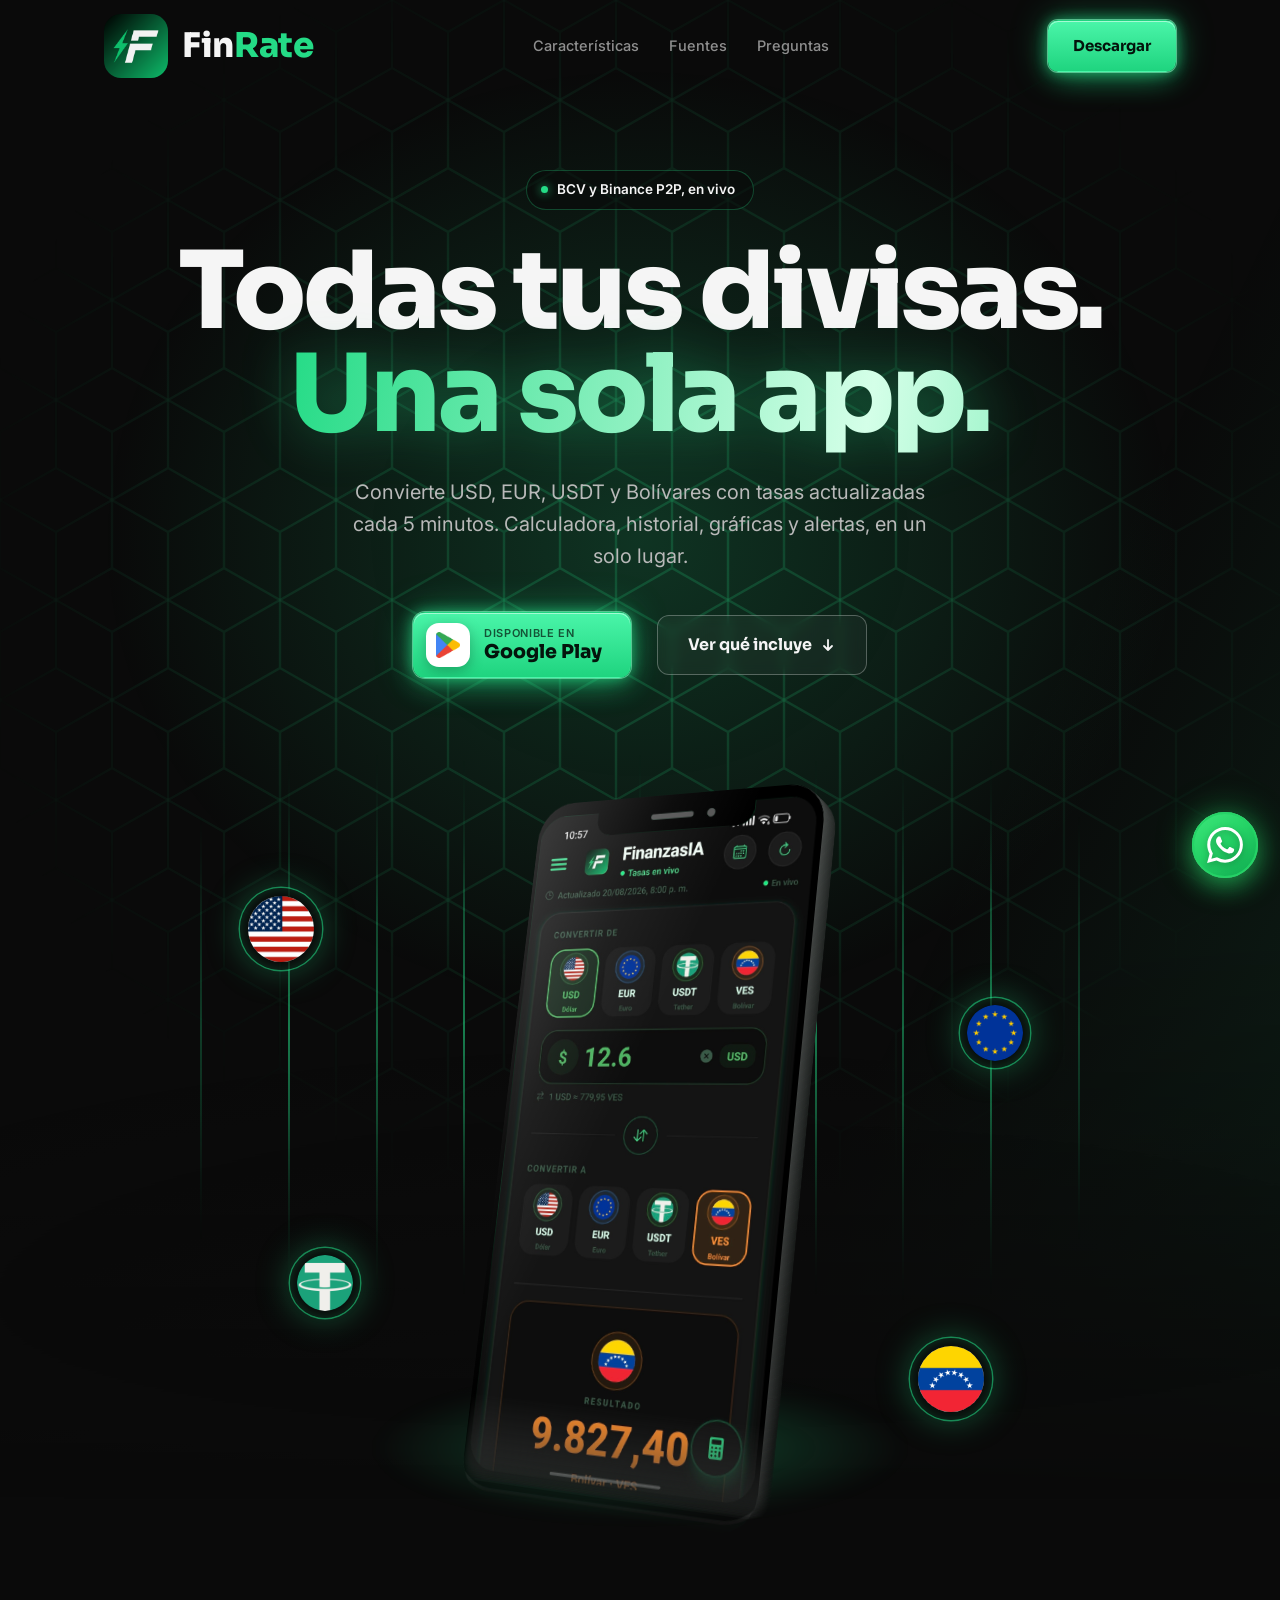
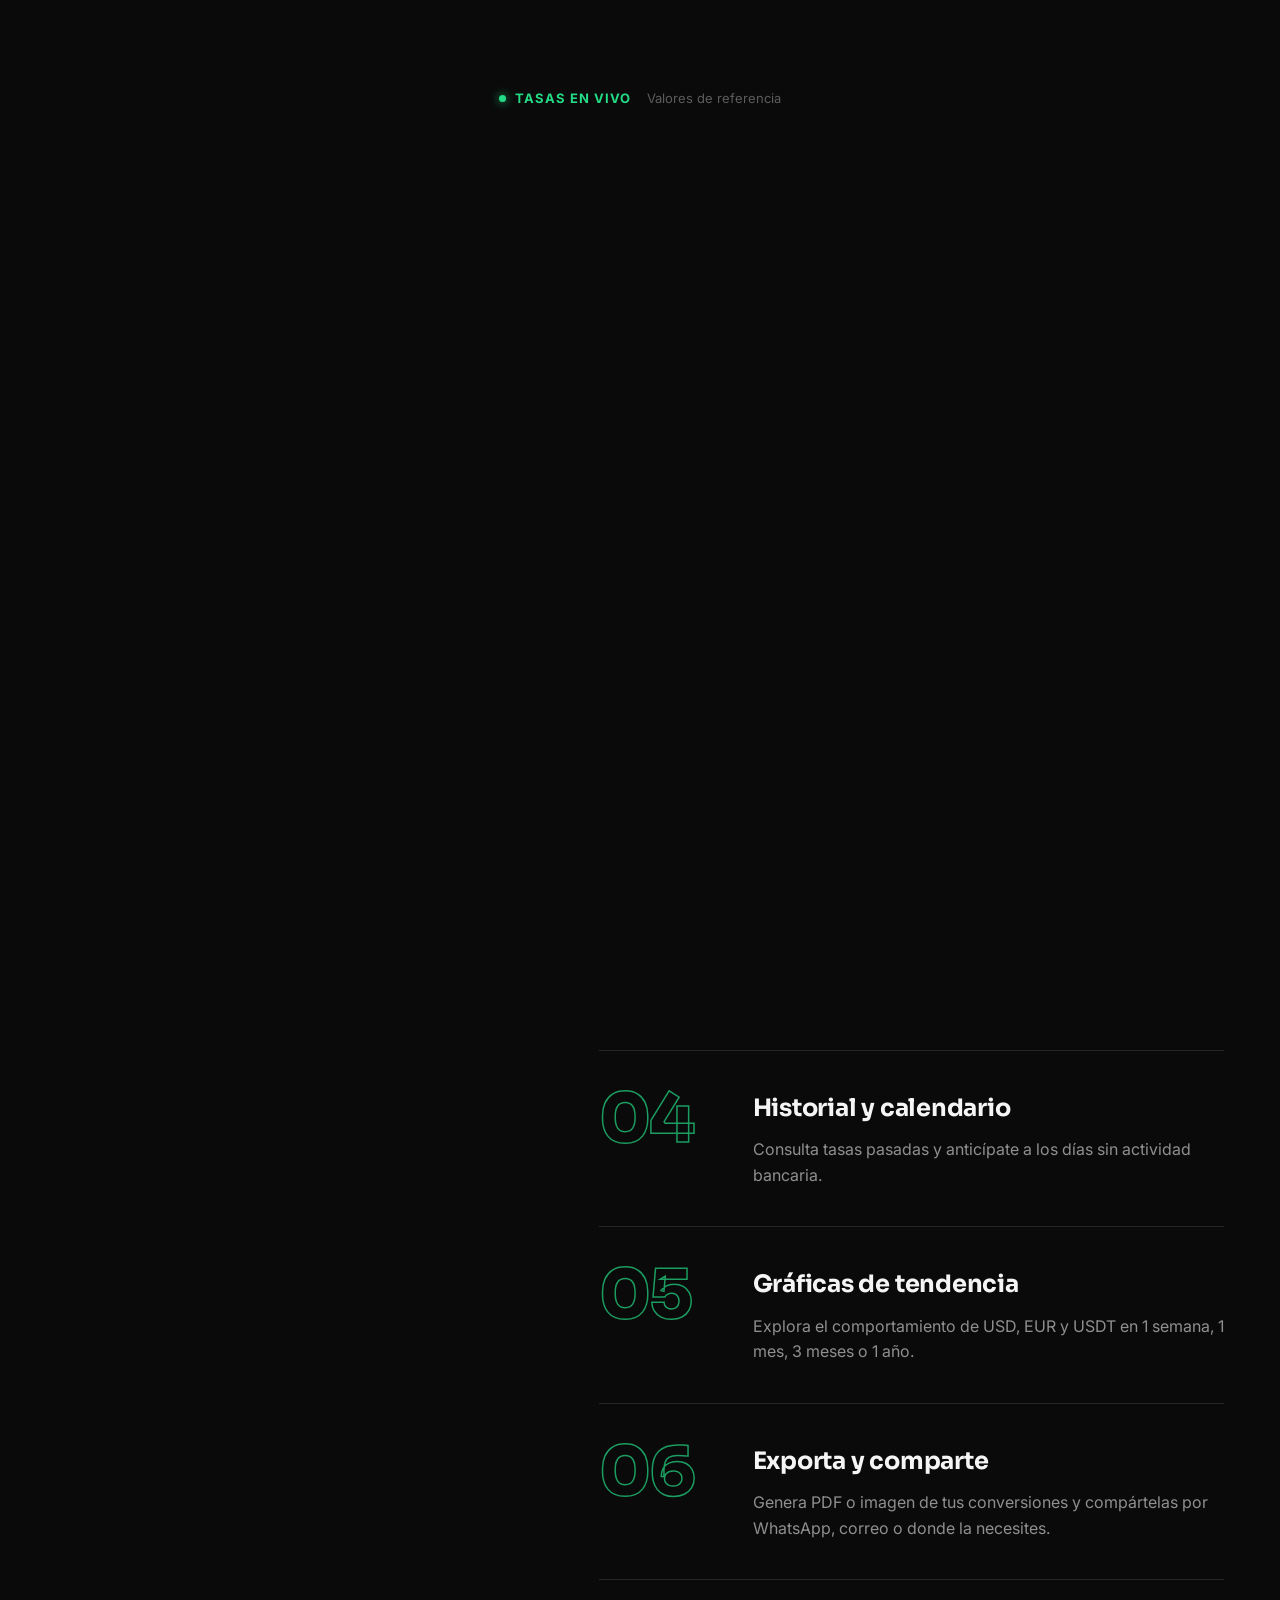
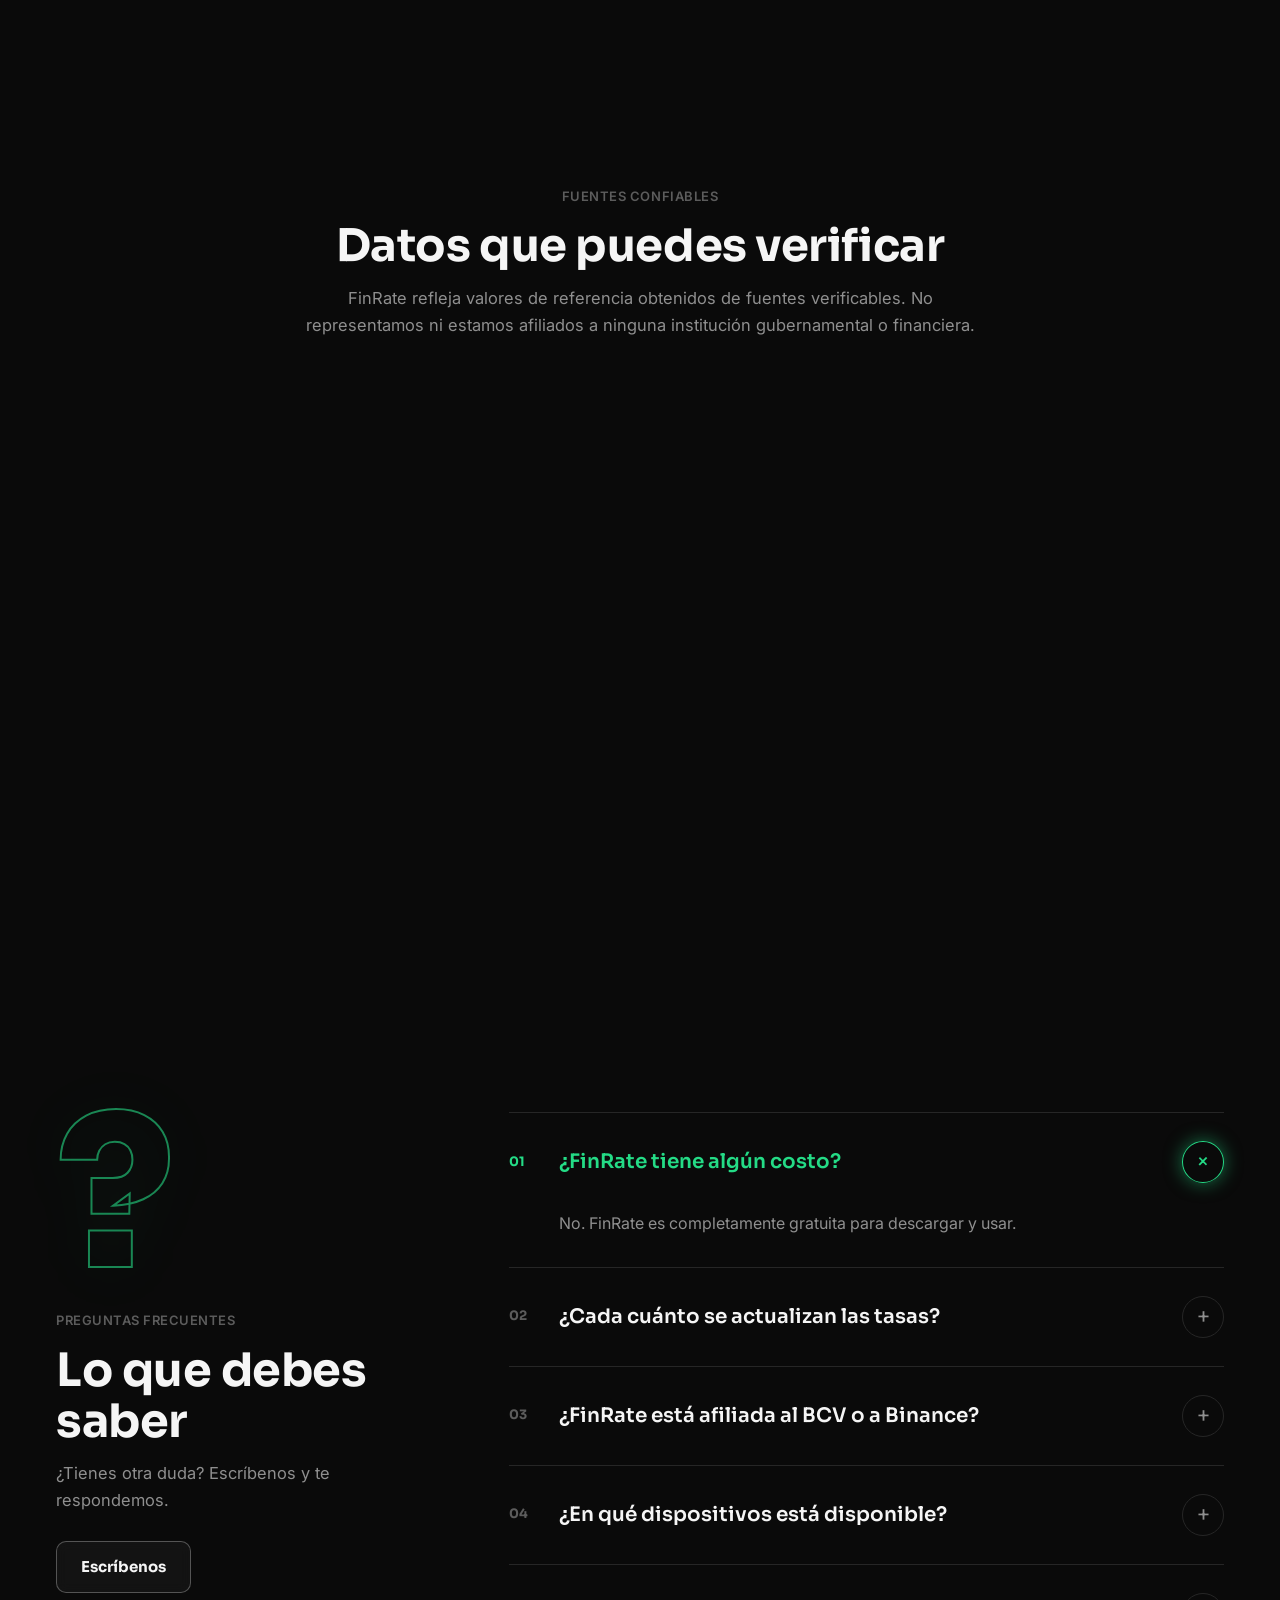
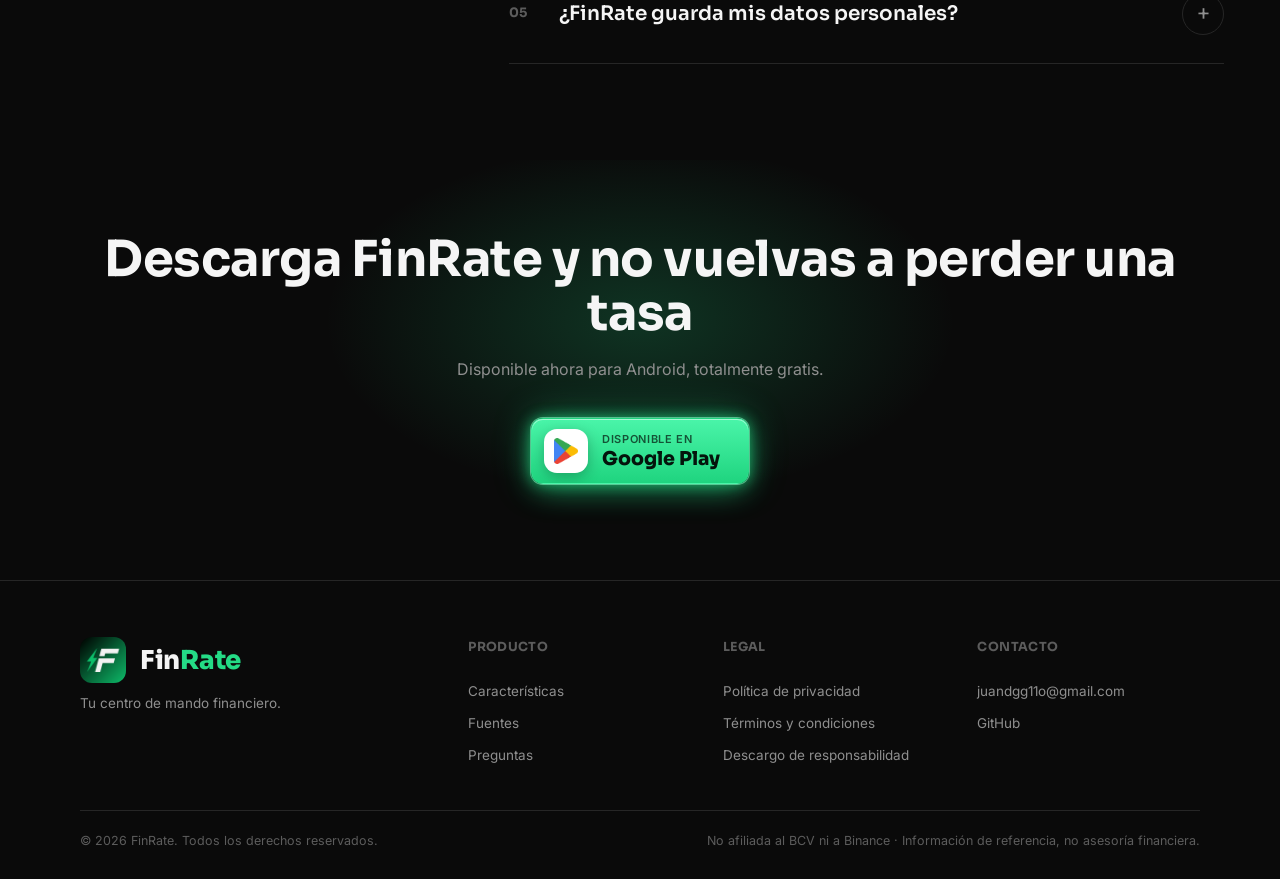
==== index.html @ cb5ddfd6 "Sitio web de FinRate Landing page, política de privacidad y términos y condiciones.  Co-Authored-By:" ====
<!DOCTYPE html>
<html lang="es">
<head>
  <meta charset="UTF-8" />
  <meta name="viewport" content="width=device-width, initial-scale=1.0" />
  <title>FinRate, tasas BCV y Binance P2P en tiempo real</title>
  <meta name="description" content="FinRate es la app para convertir USD, EUR, USDT y Bolívares con tasas del BCV y Binance P2P en tiempo real. Calculadora integrada, alertas inteligentes, historial y gráficas." />
  <meta name="theme-color" content="#0a0a0a" />

  <meta property="og:title" content="FinRate: todas tus divisas en una sola app" />
  <meta property="og:description" content="Tasas BCV y Binance P2P en tiempo real, calculadora integrada, alertas inteligentes y mucho más." />
  <meta property="og:type" content="website" />
  <meta property="og:image" content="assets/icon.png" />

  <link rel="icon" type="image/png" href="assets/icon.png" />
  <link rel="apple-touch-icon" href="assets/icon.png" />

  <link rel="preconnect" href="https://fonts.googleapis.com" />
  <link rel="preconnect" href="https://fonts.gstatic.com" crossorigin />
  <link href="https://fonts.googleapis.com/css2?family=Sora:wght@500;600;700;800&family=Inter:wght@400;500;600;700&display=swap" rel="stylesheet" />

  <link rel="stylesheet" href="css/styles.css" />
</head>
<body>

  <div class="bg-hex" aria-hidden="true"></div>

  <header class="nav" id="siteNav">
    <div class="nav-inner">
      <a href="#top" class="brand">
        <img src="assets/icon.png" alt="" class="brand-icon" />
        <span class="brand-word">Fin<span class="accent">Rate</span></span>
      </a>

      <nav class="nav-links">
        <a href="#caracteristicas" data-nav>Características</a>
        <a href="#fuentes" data-nav>Fuentes</a>
        <a href="#faq" data-nav>Preguntas</a>
      </nav>

      <div class="nav-actions">
        <a href="#descargar" class="btn btn-solid" data-store-url="">Descargar</a>
        <button class="nav-toggle" id="navToggle" aria-label="Abrir menú" aria-expanded="false">
          <span></span><span></span><span></span>
        </button>
      </div>
    </div>
  </header>

  <div class="mobile-menu" id="mobileMenu">
    <a href="#caracteristicas" data-nav>Características</a>
    <a href="#fuentes" data-nav>Fuentes</a>
    <a href="#faq" data-nav>Preguntas</a>
    <a href="#descargar" class="btn btn-solid" data-nav>Descargar app</a>
  </div>

  <main id="top">

    <!-- ===== HERO ===== -->
    <section class="hero">
      <div class="hero-glow" aria-hidden="true"></div>

      <div class="hero-eyebrow"><span class="hero-dot"></span> BCV y Binance P2P, en vivo</div>
      <h1 class="hero-title">Todas tus divisas.<br /><span class="grad">Una sola app.</span></h1>
      <p class="hero-sub">
        Convierte USD, EUR, USDT y Bolívares con tasas actualizadas cada 5 minutos.
        Calculadora, historial, gráficas y alertas, en un solo lugar.
      </p>
      <div class="hero-actions">
        <a href="#" class="btn btn-solid btn-lg btn-store js-store-link" aria-label="Descargar en Google Play" data-store-url="" target="_blank" rel="noopener"><img class="store-logo" src="assets/google-play.webp" alt="" /><span class="store-label"><small>Disponible en</small>Google Play</span></a>
        <a href="#caracteristicas" class="btn btn-line btn-lg">Ver qué incluye <svg width="16" height="16" viewBox="0 0 16 16" fill="none" aria-hidden="true"><path d="M8 3v10M4 9l4 4 4-4" stroke="currentColor" stroke-width="1.8" stroke-linecap="round" stroke-linejoin="round"/></svg></a>
      </div>

      <div class="stage" data-reveal>
        <div class="stage-rays" aria-hidden="true">
          <span></span><span></span><span></span><span></span><span></span><span></span><span></span><span></span><span></span><span></span><span></span>
        </div>
        <div class="stage-floor-wrap" aria-hidden="true"><div class="stage-plane"></div></div>
        <div class="stage-floor" aria-hidden="true"></div>

        <div class="coin coin-usd" aria-hidden="true"><img src="assets/flags/USA.png" alt="" /></div>
        <div class="coin coin-eur" aria-hidden="true"><img src="assets/flags/EU.png" alt="" /></div>
        <div class="coin coin-usdt" aria-hidden="true"><img src="assets/flags/TT.png" alt="" /></div>
        <div class="coin coin-ves" aria-hidden="true"><img src="assets/flags/VE.jpg" alt="" /></div>

        <div class="phone3d" id="phone3d">
          <div class="phone3d-body">
            <div class="phone3d-back"></div>
            <div class="phone3d-front">
              <img src="assets/clean/conversion.png" alt="Pantalla principal de FinRate mostrando la conversión de USD a bolívares" loading="eager" />
              <span class="phone3d-gloss"></span>
            </div>
          </div>
          <div class="phone3d-shadow"></div>
        </div>
      </div>
    </section>

    <!-- ===== TASAS EN VIVO ===== -->
    <section class="live" id="tasas">
      <div class="live-head" data-reveal>
        <span class="live-badge"><span class="hero-dot"></span> Tasas en vivo</span>
        <span class="live-note" id="liveNote">Valores de referencia</span>
      </div>

      <div class="live-row" data-reveal>
        <div class="rate">
          <img class="rate-flag" src="assets/flags/USA.png" alt="" />
          <span class="rate-val"><i>Bs.</i> <b data-rate="usd" data-fallback="887.30">887,30</b></span>
          <span class="rate-label">Dólar oficial · BCV</span>
        </div>
        <div class="rate">
          <img class="rate-flag" src="assets/flags/EU.png" alt="" />
          <span class="rate-val"><i>Bs.</i> <b data-rate="eur" data-fallback="994.04">994,04</b></span>
          <span class="rate-label">Euro oficial · BCV</span>
        </div>
        <div class="rate">
          <img class="rate-flag" src="assets/flags/TT.png" alt="" />
          <span class="rate-val"><i>Bs.</i> <b data-rate="usdt" data-fallback="1006">1.006,00</b></span>
          <span class="rate-label">USDT · Binance P2P</span>
        </div>
      </div>
    </section>

    <!-- ===== QUÉ HACE ===== -->
    <section id="caracteristicas" class="wide feat">
      <div class="feat-grid">
        <div class="feat-intro" data-reveal>
          <span class="eyebrow">Qué incluye</span>
          <h2>Todo lo que necesitas para no perder una tasa</h2>
          <p>Seis herramientas pensadas para el día a día: conviertes, calculas, te avisan y consultas el historial sin salir de la app.</p>
          <div class="feat-flags">
            <img src="assets/flags/USA.png" alt="USD" /><img src="assets/flags/EU.png" alt="EUR" /><img src="assets/flags/TT.png" alt="USDT" /><img src="assets/flags/VE.jpg" alt="VES" />
            <span>USD · EUR · USDT · VES</span>
          </div>
        </div>

        <div class="flist">
        <div class="frow" data-reveal data-reveal-delay="0">
          <span class="frow-num">01</span>
          <div>
            <h3>Conversión en tiempo real</h3>
            <p>USD, EUR, USDT y Bolívares con tasas oficiales del BCV y del mercado Binance P2P, actualizadas automáticamente cada 5 minutos.</p>
          </div>
        </div>
        <div class="frow" data-reveal data-reveal-delay="70">
          <span class="frow-num">02</span>
          <div>
            <h3>Calculadora + pago mixto</h3>
            <p>Calcula, convierte y resuelve pagos combinados (efectivo + divisa) sin salir de la app.</p>
          </div>
        </div>
        <div class="frow" data-reveal data-reveal-delay="140">
          <span class="frow-num">03</span>
          <div>
            <h3>Alertas inteligentes</h3>
            <p>Notificaciones al instante cuando el BCV actualiza o el USDT se mueve bruscamente, con sugerencia de cuándo comprar o vender.</p>
          </div>
        </div>
        <div class="frow" data-reveal data-reveal-delay="210">
          <span class="frow-num">04</span>
          <div>
            <h3>Historial y calendario</h3>
            <p>Consulta tasas pasadas y anticípate a los días sin actividad bancaria.</p>
          </div>
        </div>
        <div class="frow" data-reveal data-reveal-delay="280">
          <span class="frow-num">05</span>
          <div>
            <h3>Gráficas de tendencia</h3>
            <p>Explora el comportamiento de USD, EUR y USDT en 1 semana, 1 mes, 3 meses o 1 año.</p>
          </div>
        </div>
        <div class="frow" data-reveal data-reveal-delay="350">
          <span class="frow-num">06</span>
          <div>
            <h3>Exporta y comparte</h3>
            <p>Genera PDF o imagen de tus conversiones y compártelas por WhatsApp, correo o donde la necesites.</p>
          </div>
        </div>
        </div>
      </div>
    </section>

    <!-- ===== FUENTES ===== -->
    <section id="fuentes" class="wide src">
      <div class="head head-center" data-reveal>
        <span class="eyebrow">Fuentes confiables</span>
        <h2>Datos que puedes verificar</h2>
        <p>FinRate refleja valores de referencia obtenidos de fuentes verificables. No representamos ni estamos afiliados a ninguna institución gubernamental o financiera.</p>
      </div>

      <div class="pipe" data-reveal>
        <svg class="pipe-svg" viewBox="0 0 100 100" preserveAspectRatio="none" aria-hidden="true">
          <path d="M 34 25 C 41 25, 40 50, 45 50" />
          <path d="M 34 75 C 41 75, 40 50, 45 50" />
          <path d="M 55 50 L 66 50" />
        </svg>

        <div class="pipe-left">
          <div class="pnode">
            <span class="pnode-icons"><img src="assets/flags/VE.jpg" alt="Venezuela" /><img src="assets/flags/USA.png" alt="USD" /><img src="assets/flags/EU.png" alt="EUR" /></span>
            <div>
              <strong>Banco Central de Venezuela</strong>
              <span>Tasa oficial de USD y EUR, reproducida tal como se publica.</span>
            </div>
          </div>
          <div class="pnode">
            <span class="pnode-icons"><img src="assets/flags/TT.png" alt="USDT" /></span>
            <div>
              <strong>Binance P2P</strong>
              <span>Referencia estadística de anuncios verificados del mercado.</span>
            </div>
          </div>
        </div>

        <div class="pipe-core">
          <div class="core-orb"><i></i><i></i><img src="assets/icon.png" alt="FinRate" /></div>
          <strong>FinRate</strong>
          <span>Se actualiza cada 5 minutos</span>
        </div>

        <div class="pipe-right">
          <div class="pnode pnode-phone">
            <img src="assets/clean/conversion.png" alt="" />
            <div>
              <strong>Tu teléfono</strong>
              <span>Conversión, historial y alertas al instante.</span>
            </div>
          </div>
        </div>
      </div>

      <div class="src-action" data-reveal>
        <a href="privacy.html" class="btn btn-line">Ver política de privacidad completa</a>
      </div>
    </section>

    <!-- ===== FAQ ===== -->
    <section id="faq" class="wide faq">
      <div class="faq-grid">
        <div class="faq-side" data-reveal>
          <span class="faq-mark" aria-hidden="true">?</span>
          <span class="eyebrow">Preguntas frecuentes</span>
          <h2>Lo que debes saber</h2>
          <p>¿Tienes otra duda? Escríbenos y te respondemos.</p>
          <a href="mailto:juandgg11o@gmail.com?subject=Consulta%20sobre%20FinRate" class="btn btn-line">Escríbenos</a>
        </div>

        <div class="faq-list" data-reveal>
        <details class="faq-item" open>
          <summary>¿FinRate tiene algún costo?</summary>
          <p>No. FinRate es completamente gratuita para descargar y usar.</p>
        </details>
        <details class="faq-item">
          <summary>¿Cada cuánto se actualizan las tasas?</summary>
          <p>Las tasas de BCV y Binance P2P se actualizan cada 5 minutos dentro de la app.</p>
        </details>
        <details class="faq-item">
          <summary>¿FinRate está afiliada al BCV o a Binance?</summary>
          <p>No. FinRate es una aplicación informativa e independiente que refleja valores de referencia públicos, sin afiliación con ninguna institución gubernamental o financiera.</p>
        </details>
        <details class="faq-item">
          <summary>¿En qué dispositivos está disponible?</summary>
          <p>FinRate está disponible en Google Play para dispositivos Android.</p>
        </details>
        <details class="faq-item">
          <summary>¿FinRate guarda mis datos personales?</summary>
          <p>No. FinRate no pide cuenta ni datos personales. Si activas las notificaciones, solo se guarda un identificador técnico del dispositivo para poder enviártelas. Detalles completos en la <a href="privacy.html">política de privacidad</a>.</p>
        </details>
        </div>
      </div>
    </section>

    <!-- ===== CTA ===== -->
    <section class="cta" id="descargar">
      <h2>Descarga FinRate y no vuelvas a perder una tasa</h2>
      <p>Disponible ahora para Android, totalmente gratis.</p>
      <div class="cta-actions">
        <a href="#" class="btn btn-solid btn-lg btn-store js-store-link" aria-label="Descargar en Google Play" data-store-url="" target="_blank" rel="noopener"><img class="store-logo" src="assets/google-play.webp" alt="" /><span class="store-label"><small>Disponible en</small>Google Play</span></a>
      </div>
    </section>
  </main>

  <footer class="footer">
    <div class="footer-inner">
      <div class="footer-brand">
        <a href="#top" class="brand">
          <img src="assets/icon.png" alt="" class="brand-icon" />
          <span class="brand-word">Fin<span class="accent">Rate</span></span>
        </a>
        <p>Tu centro de mando financiero.</p>
      </div>

      <div class="footer-col">
        <h4>Producto</h4>
        <a href="#caracteristicas">Características</a>
        <a href="#fuentes">Fuentes</a>
        <a href="#faq">Preguntas</a>
      </div>

      <div class="footer-col">
        <h4>Legal</h4>
        <a href="privacy.html">Política de privacidad</a>
        <a href="terms.html">Términos y condiciones</a>
        <a href="terms.html#descargo">Descargo de responsabilidad</a>
      </div>

      <div class="footer-col">
        <h4>Contacto</h4>
        <a href="mailto:juandgg11o@gmail.com?subject=Consulta%20sobre%20FinRate">juandgg11o@gmail.com</a>
        <a href="https://github.com/juandgg1611/Venezuelan-Currency-Converter-Mobile-app" target="_blank" rel="noopener">GitHub</a>
      </div>
    </div>

    <div class="footer-bottom">
      <span>© <span id="year"></span> FinRate. Todos los derechos reservados.</span>
      <span>No afiliada al BCV ni a Binance · Información de referencia, no asesoría financiera.</span>
    </div>
  </footer>
  <a class="wa" href="https://wa.me/584246801808?text=Hola%2C%20tengo%20una%20duda%20sobre%20FinRate" target="_blank" rel="noopener" aria-label="Escríbenos por WhatsApp">
    <span class="wa-tip">¿Dudas? Escríbenos</span>
    <span class="wa-btn">
      <span class="wa-pulse"></span><span class="wa-pulse wa-pulse-2"></span>
      <svg viewBox="0 0 24 24" aria-hidden="true"><path fill="currentColor" d="M17.472 14.382c-.297-.149-1.758-.867-2.03-.967-.273-.099-.471-.148-.67.15-.197.297-.767.966-.94 1.164-.173.199-.347.223-.644.075-.297-.15-1.255-.463-2.39-1.475-.883-.788-1.48-1.761-1.653-2.059-.173-.297-.018-.458.13-.606.134-.133.298-.347.446-.52.149-.174.198-.298.298-.497.099-.198.05-.371-.025-.52-.075-.149-.669-1.612-.916-2.207-.242-.579-.487-.5-.669-.51-.173-.008-.371-.01-.57-.01-.198 0-.52.074-.792.372-.272.297-1.04 1.016-1.04 2.479 0 1.462 1.065 2.875 1.213 3.074.149.198 2.096 3.2 5.077 4.487.709.306 1.262.489 1.694.625.712.227 1.36.195 1.871.118.571-.085 1.758-.719 2.006-1.413.248-.694.248-1.289.173-1.413-.074-.124-.272-.198-.57-.347m-5.421 7.403h-.004a9.87 9.87 0 01-5.031-1.378l-.361-.214-3.741.982.998-3.648-.235-.374a9.86 9.86 0 01-1.51-5.26c.001-5.45 4.436-9.884 9.888-9.884 2.64 0 5.122 1.03 6.988 2.898a9.825 9.825 0 012.893 6.994c-.003 5.45-4.437 9.884-9.885 9.884m8.413-18.297A11.815 11.815 0 0012.05 0C5.495 0 .16 5.335.157 11.892c0 2.096.547 4.142 1.588 5.945L.057 24l6.305-1.654a11.882 11.882 0 005.683 1.448h.005c6.554 0 11.89-5.335 11.893-11.893a11.821 11.821 0 00-3.48-8.413Z"/></svg>
    </span>
  </a>

  <script src="js/main.js"></script>
</body>
</html>
---- css/styles.css ----
/* ============================================================
   FinRate — sitio
   Tipografía grande, un solo acento, atmósfera contenida
   (glow sutil + rayos finos, sin exagerar). Referencia:
   bipsync.com (principal), robinhood.com, wise.com.
   ============================================================ */

:root {
  --bg: #0a0a0a;
  --surface: #131313;
  --surface-2: #1a1a1a;
  --border: #262626;
  --text: #f5f5f5;
  --text-dim: #8f8f8f;
  --text-faint: #5c5c5c;

  --accent: #24db86;
  --accent-ink: #06150e;
  --euro: #5b9eff;
  --usdt: #39c647;
  --ves: #ff8c2a;

  --font-head: "Sora", system-ui, sans-serif;
  --font-body: "Inter", system-ui, sans-serif;

  --container: 1120px;
  --radius: 14px;
}

* { box-sizing: border-box; }

html {
  scroll-padding-top: 76px;
  scroll-behavior: smooth;
  overflow-x: hidden;
}

body {
  margin: 0;
  background: var(--bg);
  color: var(--text);
  font-family: var(--font-body);
  line-height: 1.6;
  -webkit-font-smoothing: antialiased;
  overflow-x: hidden;
}

main, .footer { position: relative; z-index: 1; }
img { max-width: 100%; display: block; }
a { color: inherit; text-decoration: none; }

h1, h2, h3, h4 {
  font-family: var(--font-head);
  margin: 0;
  letter-spacing: -0.01em;
  color: var(--text);
}

p { margin: 0; color: var(--text-dim); }

.accent { color: var(--accent); }

section {
  padding: 96px 24px;
  max-width: var(--container);
  margin: 0 auto;
}
@media (max-width: 640px) {
  section { padding: 64px 20px; }
}

.eyebrow {
  display: block;
  font-size: 13px;
  font-weight: 600;
  letter-spacing: 0.04em;
  text-transform: uppercase;
  color: var(--text-faint);
  margin-bottom: 14px;
}

/* ============ Buttons ============ */
.btn {
  display: inline-flex;
  align-items: center;
  justify-content: center;
  gap: 8px;
  font-family: var(--font-head);
  font-weight: 700;
  font-size: 15px;
  padding: 13px 24px;
  border-radius: 10px;
  border: 1.5px solid transparent;
  cursor: pointer;
  transition: background 0.15s, color 0.15s, border-color 0.15s, transform 0.15s;
  white-space: nowrap;
}
.btn:active { transform: scale(0.98); }
.btn { position: relative; overflow: hidden; }
.btn-solid {
  background: linear-gradient(180deg, #4af5a9 0%, #1fd47f 100%);
  color: #04140c;
  box-shadow:
    0 0 0 1px rgba(140,255,200,0.55),
    0 0 14px rgba(36,219,134,0.65),
    0 0 36px rgba(36,219,134,0.40),
    0 10px 30px -6px rgba(36,219,134,0.45),
    inset 0 1px 0 rgba(255,255,255,0.5);
  animation: neon-breathe 3.4s ease-in-out infinite;
}
.btn-solid::after {
  content: "";
  position: absolute;
  top: 0; left: -80%;
  width: 55%; height: 100%;
  background: linear-gradient(100deg, transparent, rgba(255,255,255,0.55), transparent);
  transform: skewX(-20deg);
  transition: left 0.55s ease;
}
.btn-solid:hover::after { left: 130%; }
.btn-solid:hover {
  transform: translateY(-2px);
  box-shadow:
    0 0 0 1px rgba(170,255,215,0.8),
    0 0 22px rgba(36,219,134,0.9),
    0 0 56px rgba(36,219,134,0.6),
    0 14px 40px -6px rgba(36,219,134,0.6),
    inset 0 1px 0 rgba(255,255,255,0.6);
}
@keyframes neon-breathe {
  0%, 100% {
    box-shadow:
      0 0 0 1px rgba(140,255,200,0.55),
      0 0 12px rgba(36,219,134,0.55),
      0 0 30px rgba(36,219,134,0.30),
      0 10px 30px -6px rgba(36,219,134,0.40),
      inset 0 1px 0 rgba(255,255,255,0.5);
  }
  50% {
    box-shadow:
      0 0 0 1px rgba(160,255,210,0.75),
      0 0 20px rgba(36,219,134,0.85),
      0 0 48px rgba(36,219,134,0.55),
      0 12px 36px -6px rgba(36,219,134,0.55),
      inset 0 1px 0 rgba(255,255,255,0.55);
  }
}

.btn-line {
  background: rgba(255,255,255,0.04);
  color: var(--text);
  border-color: rgba(255,255,255,0.28);
  backdrop-filter: blur(6px);
}
.btn-line:hover {
  border-color: var(--accent);
  color: var(--accent);
  background: rgba(36,219,134,0.08);
  box-shadow: 0 0 22px rgba(36,219,134,0.35);
  transform: translateY(-2px);
}

.btn-lg { padding: 16px 30px; font-size: 16px; border-radius: 12px; }

.text-link {
  display: inline-flex;
  align-items: center;
  gap: 6px;
  font-weight: 600;
  font-size: 14.5px;
  color: var(--text);
  border-bottom: 1.5px solid var(--border);
  padding-bottom: 2px;
  transition: border-color 0.15s, color 0.15s;
}
.text-link:hover { border-color: var(--text); color: var(--accent); }

/* ============ NAV ============ */
.nav {
  position: fixed;
  top: 0; left: 0; right: 0;
  z-index: 100;
  padding: 14px 0;
  background: transparent;
  border-bottom: 1px solid transparent;
  transition: background 0.2s, border-color 0.2s, padding 0.2s;
}
.nav.scrolled {
  background: rgba(10,10,10,0.92);
  backdrop-filter: blur(10px);
  border-bottom-color: var(--border);
  padding: 8px 0;
}
.nav-inner {
  max-width: var(--container);
  margin: 0 auto;
  padding: 0 24px;
  display: flex;
  align-items: center;
  justify-content: space-between;
  gap: 24px;
}
.brand {
  display: inline-flex;
  align-items: center;
  gap: 14px;
  font-family: var(--font-head);
  font-weight: 800;
  font-size: 34px;
  letter-spacing: -0.01em;
}
.brand-icon { width: 64px; height: 64px; border-radius: 17px; }

@media (max-width: 640px) {
  .brand { font-size: 27px; gap: 11px; }
  .brand-icon { width: 50px; height: 50px; border-radius: 13px; }
}

.nav-links { display: flex; gap: 30px; }
.nav-links a {
  font-size: 14.5px;
  font-weight: 500;
  color: var(--text-dim);
  transition: color 0.15s;
}
.nav-links a:hover { color: var(--text); }

.nav-actions { display: flex; align-items: center; gap: 14px; }

.nav-toggle {
  display: none;
  flex-direction: column;
  justify-content: center;
  gap: 5px;
  width: 36px; height: 36px;
  background: transparent;
  border: 1px solid var(--border);
  border-radius: 8px;
  cursor: pointer;
}
.nav-toggle span {
  width: 15px; height: 1.5px;
  background: var(--text);
  margin: 0 auto;
  transition: transform 0.25s, opacity 0.2s;
}
.nav-toggle.open span:nth-child(1) { transform: translateY(6.5px) rotate(45deg); }
.nav-toggle.open span:nth-child(2) { opacity: 0; }
.nav-toggle.open span:nth-child(3) { transform: translateY(-6.5px) rotate(-45deg); }

.mobile-menu {
  position: fixed; inset: 0; z-index: 99;
  background: var(--bg);
  display: flex;
  flex-direction: column;
  align-items: center;
  justify-content: center;
  gap: 26px;
  opacity: 0; visibility: hidden;
  transition: opacity 0.2s, visibility 0.2s;
}
.mobile-menu.open { opacity: 1; visibility: visible; }
.mobile-menu a {
  font-family: var(--font-head);
  font-size: 21px;
  font-weight: 700;
  color: var(--text);
}

@media (max-width: 860px) {
  .nav-links { display: none; }
  .nav-actions .btn { display: none; }
  .nav-toggle { display: flex; }
}

/* ============ FONDO HEXAGONAL (referencia: bipsync.com) ============ */
.bg-hex {
  position: absolute;
  top: 0; left: 0; right: 0;
  height: 1500px;
  z-index: 0;
  pointer-events: none;
  overflow: hidden;
  -webkit-mask-image: linear-gradient(to bottom, #000 62%, transparent 100%);
  mask-image: linear-gradient(to bottom, #000 62%, transparent 100%);
}
.bg-hex::before {
  content: "";
  position: absolute;
  inset: 0;
  background-image: url("data:image/svg+xml,%3Csvg xmlns='http://www.w3.org/2000/svg' width='56' height='100' viewBox='0 0 56 100'%3E%3Cpath d='M28 66L0 50L0 16L28 0L56 16L56 50L28 66L28 100' fill='none' stroke='%2324db86' stroke-opacity='0.22' stroke-width='1.2'/%3E%3Cpath d='M28 0L28 34L0 50L0 84L28 100L56 84L56 50L28 34' fill='none' stroke='%2324db86' stroke-opacity='0.22' stroke-width='1.2'/%3E%3C/svg%3E");
  background-size: 112px 200px;
  -webkit-mask-image: radial-gradient(ellipse 75% 62% at 50% 38%, #000 10%, transparent 72%);
  mask-image: radial-gradient(ellipse 75% 62% at 50% 38%, #000 10%, transparent 72%);
  animation: hex-drift 60s linear infinite;
  opacity: 0.9;
}
.bg-hex::after {
  content: "";
  position: absolute;
  inset: 0;
  background:
    radial-gradient(ellipse 60% 45% at 50% 36%, rgba(36,219,134,0.20), transparent 70%),
    radial-gradient(ellipse 90% 30% at 50% 100%, rgba(10,10,10,1), transparent 100%),
    linear-gradient(115deg, transparent 35%, rgba(36,219,134,0.10) 50%, transparent 65%);
  background-size: 100% 100%, 100% 100%, 250% 100%;
  animation: hex-sheen 10s ease-in-out infinite;
}
@keyframes hex-drift {
  from { background-position: 0 0; }
  to { background-position: 112px 200px; }
}
@keyframes hex-sheen {
  0%, 100% { background-position: 0 0, 0 0, 0% 0; }
  50% { background-position: 0 0, 0 0, 100% 0; }
}

/* ============ HERO ============ */
.hero {
  position: relative;
  z-index: 1;
  text-align: center;
  padding-top: 170px;
  padding-bottom: 40px;
}

.hero-eyebrow {
  display: inline-flex;
  align-items: center;
  gap: 9px;
  padding: 8px 18px 8px 14px;
  border-radius: 999px;
  border: 1px solid rgba(36,219,134,0.28);
  background: rgba(10,10,10,0.55);
  font-size: 13.5px;
  font-weight: 600;
  color: var(--text);
  margin-bottom: 30px;
}
.hero-dot {
  width: 7px; height: 7px;
  border-radius: 50%;
  background: var(--accent);
  box-shadow: 0 0 10px rgba(36,219,134,0.9);
}

.hero-title {
  font-size: clamp(3.2rem, 8.4vw, 7rem);
  font-weight: 800;
  line-height: 0.96;
  letter-spacing: -0.03em;
  max-width: 1040px;
  margin: 0 auto;
}

.hero-sub {
  margin: 30px auto 0;
  font-size: 20px;
  line-height: 1.6;
  max-width: 600px;
  color: #b9b9b9;
}

.hero-actions {
  display: flex;
  align-items: center;
  justify-content: center;
  gap: 26px;
  margin-top: 40px;
  flex-wrap: wrap;
}

/* ---- Teléfono 3D flotando en diagonal ---- */
.stage {
  position: relative;
  margin-top: 70px;
  height: 840px;
  display: flex;
  justify-content: center;
  align-items: flex-start;
  perspective: 1700px;
}

.stage-rays {
  position: absolute;
  top: 0;
  left: 50%;
  width: min(880px, 100%);
  height: 560px;
  transform: translateX(-50%);
  display: flex;
  justify-content: space-between;
  pointer-events: none;
  -webkit-mask-image: linear-gradient(to bottom, transparent, #000 30%, #000 65%, transparent);
  mask-image: linear-gradient(to bottom, transparent, #000 30%, #000 65%, transparent);
}
.stage-rays span {
  width: 2px;
  background: linear-gradient(to bottom, transparent, rgba(36,219,134,0.55), transparent);
  filter: blur(0.4px);
}
.stage-rays span:nth-child(odd) { opacity: 0.45; transform: scaleY(0.78); }
.stage-rays span:nth-child(3n) { opacity: 0.8; transform: scaleY(1.1); }

.stage-floor {
  position: absolute;
  bottom: 40px;
  left: 50%;
  width: 760px;
  height: 200px;
  transform: translateX(-50%);
  background: radial-gradient(ellipse 50% 50% at 50% 50%, rgba(36,219,134,0.30), transparent 70%);
  filter: blur(8px);
  pointer-events: none;
}

.stage-floor-wrap {
  position: absolute;
  left: 50%;
  bottom: 0;
  width: 100vw;
  margin-left: -50vw;
  height: 380px;
  overflow: hidden;
  perspective: 900px;
  perspective-origin: 50% 0%;
  pointer-events: none;
  -webkit-mask-image: linear-gradient(to bottom, transparent 0%, #000 38%, #000 70%, transparent 100%);
  mask-image: linear-gradient(to bottom, transparent 0%, #000 38%, #000 70%, transparent 100%);
}
.stage-plane {
  position: absolute;
  left: 50%;
  top: 0;
  width: 2600px;
  height: 1300px;
  margin-left: -1300px;
  background-image: url("data:image/svg+xml,<svg xmlns='http://www.w3.org/2000/svg' width='56' height='96.99' viewBox='0 0 56 96.99'><defs><linearGradient id='g' x1='0' y1='0' x2='0' y2='1'><stop offset='0' stop-color='%2330f0a0' stop-opacity='0.34'/><stop offset='1' stop-color='%230a7a4d' stop-opacity='0.10'/></linearGradient></defs><polygon points='28.00,3.23 53.20,17.78 53.20,46.88 28.00,61.43 2.80,46.88 2.80,17.78' fill='url(%23g)' stroke='%2358ffc0' stroke-opacity='0.55' stroke-width='1.1' stroke-linejoin='round'/><polygon points='0.00,51.73 25.20,66.28 25.20,95.38 0.00,109.93 -25.20,95.38 -25.20,66.28' fill='url(%23g)' stroke='%2358ffc0' stroke-opacity='0.55' stroke-width='1.1' stroke-linejoin='round'/><polygon points='56.00,51.73 81.20,66.28 81.20,95.38 56.00,109.93 30.80,95.38 30.80,66.28' fill='url(%23g)' stroke='%2358ffc0' stroke-opacity='0.55' stroke-width='1.1' stroke-linejoin='round'/><polygon points='0.00,-45.26 25.20,-30.72 25.20,-1.62 0.00,12.93 -25.20,-1.62 -25.20,-30.72' fill='url(%23g)' stroke='%2358ffc0' stroke-opacity='0.55' stroke-width='1.1' stroke-linejoin='round'/><polygon points='56.00,-45.26 81.20,-30.72 81.20,-1.62 56.00,12.93 30.80,-1.62 30.80,-30.72' fill='url(%23g)' stroke='%2358ffc0' stroke-opacity='0.55' stroke-width='1.1' stroke-linejoin='round'/><polygon points='28.00,100.23 53.20,114.78 53.20,143.88 28.00,158.42 2.80,143.88 2.80,114.78' fill='url(%23g)' stroke='%2358ffc0' stroke-opacity='0.55' stroke-width='1.1' stroke-linejoin='round'/></svg>");
  background-size: 112px 194px;
  transform: rotateX(66deg);
  transform-origin: 50% 0%;
  -webkit-mask-image: radial-gradient(ellipse 48% 55% at 50% 22%, #000 6%, transparent 70%);
  mask-image: radial-gradient(ellipse 48% 55% at 50% 22%, #000 6%, transparent 70%);
  animation: plane-glow 6s ease-in-out infinite;
}
@keyframes plane-glow {
  0%, 100% { filter: brightness(0.85); }
  50% { filter: brightness(1.3); }
}

.phone3d {
  position: relative;
  margin-top: 30px;
  width: 330px;
  transform-style: preserve-3d;
  animation: phone-float 7s ease-in-out infinite;
}
@keyframes phone-float {
  0%, 100% { transform: translateY(0); }
  50% { transform: translateY(-22px); }
}

.phone3d-body {
  position: relative;
  transform-style: preserve-3d;
  transform:
    rotateX(calc(11deg + var(--rx, 0deg)))
    rotateY(calc(-28deg + var(--ry, 0deg)))
    rotateZ(7deg);
  transition: transform 0.35s ease-out;
}

.phone3d-front,
.phone3d-layer {
  border-radius: 40px;
}

.phone3d-front {
  position: relative;
  overflow: hidden;
  background: #000;
  box-shadow:
    0 0 0 1px rgba(255,255,255,0.14),
    0 0 90px rgba(36,219,134,0.28);
  -webkit-mask-image: linear-gradient(to bottom, #000 86%, transparent 100%);
  mask-image: linear-gradient(to bottom, #000 86%, transparent 100%);
}
.phone3d-front img {
  display: block;
  width: 100%;
  height: auto;
}
.phone3d-gloss {
  position: absolute;
  inset: 0;
  background: linear-gradient(112deg, rgba(255,255,255,0.20) 0%, rgba(255,255,255,0.05) 26%, transparent 42%);
  pointer-events: none;
}

/* capas de grosor (las crea main.js) */
.phone3d-layer {
  position: absolute;
  inset: 0;
  background: linear-gradient(160deg, #3b3f3d, #131515);
  -webkit-mask-image: linear-gradient(to bottom, #000 82%, transparent 98%);
  mask-image: linear-gradient(to bottom, #000 82%, transparent 98%);
}

.phone3d-shadow {
  position: absolute;
  left: 50%;
  bottom: -70px;
  width: 280px;
  height: 46px;
  transform: translateX(-30%);
  background: radial-gradient(ellipse 50% 50% at 50% 50%, rgba(0,0,0,0.75), transparent 70%);
  filter: blur(6px);
  animation: shadow-pulse 7s ease-in-out infinite;
}
@keyframes shadow-pulse {
  0%, 100% { transform: translateX(-30%) scale(1); opacity: 0.9; }
  50% { transform: translateX(-30%) scale(0.82); opacity: 0.55; }
}

@media (max-width: 860px) {
  .stage { height: 640px; margin-top: 50px; }
  .phone3d { width: 270px; }
  .stage-floor { width: 100%; }
}
@media (max-width: 480px) {
  .hero { padding-top: 130px; }
  .stage { height: 560px; }
  .phone3d { width: 230px; }
  .hero-sub { font-size: 17px; }
}

/* ============ SECTION HEAD ============ */
.head {
  max-width: 680px;
  margin-bottom: 56px;
}
.head h2 {
  font-size: clamp(1.9rem, 4vw, 2.8rem);
  line-height: 1.12;
  margin-bottom: 14px;
}
.head p { font-size: 16.5px; }

/* ============ CTA ============ */
.cta {
  text-align: center;
  padding-top: 72px;
  padding-bottom: 96px;
}
.cta h2 {
  font-size: clamp(2rem, 4.4vw, 3.1rem);
  line-height: 1.1;
  margin-bottom: 16px;
}
.cta p { font-size: 16px; margin-bottom: 32px; }
.cta-actions { display: flex; justify-content: center; }

/* ============ FOOTER ============ */
.footer {
  border-top: 1px solid var(--border);
  padding: 56px 24px 28px;
}
.footer-inner {
  max-width: var(--container);
  margin: 0 auto;
  display: grid;
  grid-template-columns: 1.6fr repeat(3, 1fr);
  gap: 32px;
}
.footer-brand .brand { margin-bottom: 10px; }
.footer-brand p { font-size: 13.5px; max-width: 220px; }
.footer-col h4 {
  font-size: 12.5px;
  font-weight: 700;
  text-transform: uppercase;
  letter-spacing: 0.03em;
  color: var(--text-faint);
  margin-bottom: 14px;
}
.footer-col { display: flex; flex-direction: column; gap: 10px; }
.footer-col a { font-size: 13.5px; color: var(--text-dim); transition: color 0.15s; }
.footer-col a:hover { color: var(--text); }

.footer-bottom {
  max-width: var(--container);
  margin: 44px auto 0;
  padding-top: 20px;
  border-top: 1px solid var(--border);
  display: flex;
  justify-content: space-between;
  font-size: 12.5px;
  color: var(--text-faint);
  flex-wrap: wrap;
  gap: 8px;
}

@media (max-width: 760px) {
  .footer-inner { grid-template-columns: 1fr 1fr; }
}
@media (max-width: 480px) {
  .footer-inner { grid-template-columns: 1fr; }
  .frow { grid-template-columns: 1fr; gap: 6px; }
  .source { grid-template-columns: 1fr; gap: 4px; }
}

/* ============ Reveal (sutil, sin exagerar) ============ */
[data-reveal] {
  opacity: 0;
  transform: translateY(14px);
  transition: opacity 0.5s ease-out, transform 0.5s ease-out;
}
[data-reveal].is-visible { opacity: 1; transform: none; }

@media (prefers-reduced-motion: reduce) {
  html { scroll-behavior: auto; }
  .phone3d, .phone3d-shadow, .stage-plane, .coin, .grad, .faq-mark, .pipe-svg path, .core-orb i, .bg-hex::before, .bg-hex::after, .btn-solid { animation: none !important; }
  [data-reveal] { opacity: 1; transform: none; transition: none; }
}

/* ============ LEGAL PAGES ============ */
.legal-topbar {
  border-bottom: 1px solid var(--border);
  padding: 20px 24px;
}
.legal-topbar-inner { max-width: 720px; margin: 0 auto; }
.legal-back {
  display: inline-flex;
  align-items: center;
  gap: 10px;
  color: var(--text);
  font-family: var(--font-head);
  font-weight: 700;
  font-size: 15px;
}
.legal-back img { width: 26px; height: 26px; border-radius: 7px; }
.legal-back small { display: block; font-family: var(--font-body); font-weight: 500; font-size: 11px; color: var(--text-faint); }

.legal-main { max-width: 720px; margin: 0 auto; padding: 48px 24px 100px; }
.legal-hero { margin-bottom: 32px; }
.legal-hero h1 { font-size: clamp(1.9rem, 5vw, 2.6rem); margin-bottom: 10px; }
.legal-updated { font-size: 13px; color: var(--text-faint); }

.legal-index {
  border: 1px solid var(--border);
  border-radius: var(--radius);
  padding: 22px 24px;
  margin: 28px 0 44px;
}
.legal-index h2 {
  font-size: 12px; text-transform: uppercase; letter-spacing: 0.05em;
  color: var(--text-faint); margin-bottom: 14px;
}
.legal-index ol { list-style: none; margin: 0; padding: 0; display: grid; grid-template-columns: 1fr 1fr; gap: 8px 20px; }
.legal-index a { font-size: 14px; color: var(--text-dim); }
.legal-index a:hover { color: var(--accent); }

.legal-main h2 {
  font-size: 1.4rem; margin-top: 2.2em; margin-bottom: 0.6em;
  padding-bottom: 10px; border-bottom: 1px solid var(--border);
}
.legal-main h3 { font-size: 1.05rem; color: var(--text); margin-top: 1.6em; margin-bottom: 0.5em; }
.legal-main h4 { font-size: 0.92rem; margin-top: 1.3em; margin-bottom: 0.4em; }
.legal-main p { color: var(--text-dim); font-size: 15px; line-height: 1.75; margin-bottom: 1em; }
.legal-main ul { color: var(--text-dim); font-size: 15px; line-height: 1.75; padding-left: 20px; margin-bottom: 1em; }
.legal-main li { margin-bottom: 6px; }
.legal-main strong { color: var(--text); }
.legal-main a { color: var(--accent); }
.legal-main a:hover { text-decoration: underline; }

.legal-callout {
  border: 1px solid var(--border);
  border-left: 3px solid var(--accent);
  border-radius: 10px;
  padding: 16px 20px;
  margin: 1.4em 0;
  font-size: 14px;
  color: var(--text-dim);
}

@media (max-width: 560px) {
  .legal-index ol { grid-template-columns: 1fr; }
}


/* ============ BOTÓN GOOGLE PLAY (logo + neón) ============ */
.btn-store {
  padding: 10px 28px 10px 12px;
  gap: 14px;
  text-align: left;
}
.store-logo {
  width: 44px;
  height: 44px;
  padding: 9px;
  border-radius: 13px;
  background: #ffffff;
  object-fit: contain;
  box-shadow: 0 4px 14px rgba(0,0,0,0.25);
}
.store-label {
  display: flex;
  flex-direction: column;
  line-height: 1.1;
  font-family: var(--font-head);
  font-size: 19px;
  font-weight: 800;
}
.store-label small {
  font-family: var(--font-body);
  font-size: 11px;
  font-weight: 600;
  letter-spacing: 0.06em;
  text-transform: uppercase;
  opacity: 0.7;
  margin-bottom: 3px;
}

/* ============ TÍTULO CON DEGRADÉ VIVO ============ */
.grad {
  background: linear-gradient(100deg, #24db86 0%, #d4ffe8 38%, #24db86 70%, #1fd47f 100%);
  background-size: 220% 100%;
  -webkit-background-clip: text;
  background-clip: text;
  color: transparent;
  animation: grad-slide 7s ease-in-out infinite;
  filter: drop-shadow(0 0 26px rgba(36,219,134,0.35));
}
@keyframes grad-slide {
  0%, 100% { background-position: 0% 50%; }
  50% { background-position: 100% 50%; }
}

/* ============ MONEDAS FLOTANDO ============ */
.coin {
  position: absolute;
  z-index: 2;
  width: 82px;
  height: 82px;
  border-radius: 50%;
  display: grid;
  place-items: center;
  background: rgba(10,10,10,0.65);
  box-shadow:
    0 0 0 1.5px rgba(36,219,134,0.55),
    0 0 34px rgba(36,219,134,0.35),
    inset 0 0 14px rgba(36,219,134,0.22);
  animation: coin-bob 6.5s ease-in-out infinite;
  pointer-events: none;
}
.coin img {
  width: 66px;
  height: 66px;
  border-radius: 50%;
  object-fit: cover;
}
.coin-usd  { left: calc(50% - 400px); top: 140px; animation-delay: -1s; }
.coin-eur  { left: calc(50% + 320px); top: 250px; width: 70px; height: 70px; animation-delay: -2.6s; }
.coin-eur img { width: 56px; height: 56px; }
.coin-usdt { left: calc(50% - 350px); top: 500px; width: 70px; height: 70px; animation-delay: -4.1s; }
.coin-usdt img { width: 56px; height: 56px; }
.coin-ves  { left: calc(50% + 270px); top: 590px; animation-delay: -3s; }
@keyframes coin-bob {
  0%, 100% { transform: translateY(0) rotate(-5deg); }
  50% { transform: translateY(-20px) rotate(5deg); }
}
@media (max-width: 960px) {
  .coin-usd  { left: 3%; top: 90px; }
  .coin-eur  { left: auto; right: 3%; top: 180px; }
  .coin-usdt { left: 4%; top: 420px; }
  .coin-ves  { left: auto; right: 4%; top: 500px; }
}
@media (max-width: 560px) {
  .coin { width: 56px; height: 56px; }
  .coin img, .coin-eur img, .coin-usdt img { width: 44px; height: 44px; }
  .coin-eur, .coin-usdt { width: 52px; height: 52px; }
}

/* ============ TASAS EN VIVO (reemplaza las métricas) ============ */
.live { padding-top: 60px; padding-bottom: 40px; }
.live-head {
  display: flex;
  align-items: center;
  justify-content: center;
  gap: 16px;
  flex-wrap: wrap;
  margin-bottom: 40px;
}
.live-badge {
  display: inline-flex;
  align-items: center;
  gap: 9px;
  font-size: 13px;
  font-weight: 700;
  letter-spacing: 0.08em;
  text-transform: uppercase;
  color: var(--accent);
}
.live-note { font-size: 13px; color: var(--text-faint); }

.live-row {
  display: grid;
  grid-template-columns: repeat(3, 1fr);
}
.rate {
  text-align: center;
  padding: 10px 20px;
  border-left: 1px solid var(--border);
}
.rate:first-child { border-left: none; }
.rate-flag {
  width: 52px;
  height: 52px;
  border-radius: 50%;
  object-fit: cover;
  margin: 0 auto 18px;
  box-shadow:
    0 0 0 2px var(--bg),
    0 0 0 3px rgba(36,219,134,0.45),
    0 0 28px rgba(36,219,134,0.3);
}
.rate-val {
  display: block;
  font-family: var(--font-head);
  font-weight: 800;
  line-height: 1;
  letter-spacing: -0.02em;
  font-size: clamp(2.3rem, 4.6vw, 3.6rem);
  background: linear-gradient(180deg, #ffffff 30%, #a9f5cf 100%);
  -webkit-background-clip: text;
  background-clip: text;
  color: transparent;
}
.rate-val i {
  font-style: normal;
  font-size: 0.42em;
  font-weight: 700;
  margin-right: 4px;
  -webkit-text-fill-color: var(--text-dim);
}
.rate-val b { font-weight: 800; font-variant-numeric: tabular-nums; }
.rate-label {
  display: block;
  margin-top: 14px;
  font-size: 14px;
  color: var(--text-dim);
}
@media (max-width: 760px) {
  .live-row { grid-template-columns: 1fr; }
  .rate { border-left: none; border-top: 1px solid var(--border); padding: 26px 0; }
  .rate:first-child { border-top: none; }
}

/* ============ CTA con brillo ============ */
.cta { position: relative; }
.cta::before {
  content: "";
  position: absolute;
  left: 50%; top: 0;
  width: 900px; height: 460px;
  transform: translateX(-50%);
  background: radial-gradient(ellipse 50% 55% at 50% 35%, rgba(36,219,134,0.20), transparent 70%);
  pointer-events: none;
}
.cta > * { position: relative; }
.cta .btn-store { margin-top: 4px; }


/* ============ SECCIONES ANCHAS ============ */
section.wide {
  max-width: 1360px;
  padding-left: 56px;
  padding-right: 56px;
}
@media (max-width: 900px) { section.wide { padding-left: 24px; padding-right: 24px; } }
@media (max-width: 640px) { section.wide { padding-left: 20px; padding-right: 20px; } }

.head-center { text-align: center; margin-left: auto; margin-right: auto; }

.footer .brand { font-size: 26px; }
.footer .brand-icon { width: 46px; height: 46px; border-radius: 12px; }

/* ============ QUÉ INCLUYE: panel fijo + números gigantes ============ */
.feat-grid {
  display: grid;
  grid-template-columns: 5fr 7fr;
  gap: 96px;
  align-items: start;
}
.feat-intro { position: sticky; top: 130px; }
.feat-intro h2 {
  font-size: clamp(2.2rem, 4vw, 3.4rem);
  line-height: 1.06;
  margin-bottom: 20px;
}
.feat-intro p { font-size: 17.5px; max-width: 440px; }
.feat-flags { display: flex; align-items: center; margin-top: 36px; }
.feat-flags img {
  width: 46px; height: 46px;
  border-radius: 50%;
  object-fit: cover;
  border: 2px solid var(--bg);
  box-shadow: 0 0 0 1px var(--border);
}
.feat-flags img + img { margin-left: -13px; }
.feat-flags span { margin-left: 18px; font-size: 13.5px; font-weight: 600; color: var(--text-dim); }

.flist { display: flex; flex-direction: column; }
.frow {
  position: relative;
  display: grid;
  grid-template-columns: 130px 1fr;
  gap: 24px;
  align-items: start;
  padding: 38px 0;
  border-top: 1px solid var(--border);
}
.flist .frow:last-child { border-bottom: 1px solid var(--border); }
.frow::before {
  content: "";
  position: absolute;
  left: 0; top: -1px;
  width: 0; height: 1px;
  background: var(--accent);
  box-shadow: 0 0 12px rgba(36,219,134,0.9);
  transition: width 0.5s ease;
}
.frow:hover::before { width: 100%; }
.frow-num {
  font-family: var(--font-head);
  font-size: 68px;
  font-weight: 800;
  line-height: 0.9;
  letter-spacing: -0.03em;
  color: transparent;
  -webkit-text-stroke: 1.5px rgba(36,219,134,0.7);
  transition: color 0.3s, -webkit-text-stroke-color 0.3s, text-shadow 0.3s;
}
.frow:hover .frow-num {
  color: var(--accent);
  -webkit-text-stroke-color: var(--accent);
  text-shadow: 0 0 30px rgba(36,219,134,0.55);
}
.frow > div { transition: transform 0.3s ease; }
.frow:hover > div { transform: translateX(10px); }
.frow h3 { font-size: 24px; margin-bottom: 10px; }
.frow p { font-size: 16px; max-width: 580px; }

@media (max-width: 960px) {
  .feat-grid { grid-template-columns: 1fr; gap: 48px; }
  .feat-intro { position: static; }
}
@media (max-width: 560px) {
  .frow { grid-template-columns: 1fr; gap: 10px; padding: 28px 0; }
  .frow-num { font-size: 48px; }
}

/* ============ FUENTES: flujo de datos animado ============ */
.src { padding-top: 110px; padding-bottom: 110px; }
.pipe {
  position: relative;
  display: grid;
  grid-template-columns: 1fr 1fr 1fr;
  align-items: center;
  min-height: 420px;
  margin-top: 24px;
}
.pipe-svg {
  position: absolute;
  inset: 0;
  width: 100%; height: 100%;
  overflow: visible;
  pointer-events: none;
}
.pipe-svg path {
  fill: none;
  stroke: rgba(36,219,134,0.65);
  stroke-width: 2;
  vector-effect: non-scaling-stroke;
  stroke-dasharray: 6 9;
  stroke-linecap: round;
  animation: pipe-flow 1.3s linear infinite;
  filter: drop-shadow(0 0 6px rgba(36,219,134,0.8));
}
@keyframes pipe-flow { to { stroke-dashoffset: -30; } }

.pipe-left {
  align-self: stretch;
  display: flex;
  flex-direction: column;
  justify-content: space-around;
  align-items: flex-end;
}
.pnode { display: flex; align-items: center; gap: 20px; max-width: 360px; }
.pnode strong { display: block; font-size: 18px; margin-bottom: 5px; }
.pnode span { display: block; font-size: 14px; color: var(--text-dim); line-height: 1.5; }
.pnode .pnode-icons { display: flex; flex-direction: row; align-items: center; flex-shrink: 0; }
.pnode-icons img {
  width: 60px; height: 60px;
  border-radius: 50%;
  object-fit: cover;
  border: 2px solid var(--bg);
  box-shadow: 0 0 0 1.5px rgba(36,219,134,0.5), 0 0 28px rgba(36,219,134,0.28);
}
.pnode-icons img + img { margin-left: -20px; }

.pipe-core {
  display: flex;
  flex-direction: column;
  align-items: center;
  text-align: center;
  gap: 6px;
  justify-self: center;
  position: relative;
  z-index: 1;
}
.pipe-core::before { content: ""; display: block; height: 76px; }
.core-orb { position: relative; width: 140px; height: 140px; display: grid; place-items: center; }
.core-orb img {
  position: relative;
  z-index: 1;
  width: 96px; height: 96px;
  border-radius: 26px;
  box-shadow: 0 0 60px rgba(36,219,134,0.6), 0 0 0 1px rgba(255,255,255,0.12);
}
.core-orb i {
  position: absolute;
  inset: 0;
  border-radius: 50%;
  border: 1.5px solid rgba(36,219,134,0.55);
  animation: core-ring 3.2s ease-out infinite;
}
.core-orb i:nth-child(2) { animation-delay: 1.6s; }
@keyframes core-ring {
  0% { transform: scale(0.72); opacity: 0.95; }
  100% { transform: scale(1.5); opacity: 0; }
}
.pipe-core strong { font-size: 22px; margin-top: 12px; }
.pipe-core span { font-size: 13.5px; color: var(--text-dim); }

.pipe-right { justify-self: start; }
.pnode-phone img {
  width: 100px;
  border-radius: 18px;
  box-shadow: 0 0 0 1px rgba(255,255,255,0.12), 0 18px 40px -12px rgba(0,0,0,0.8), 0 0 40px rgba(36,219,134,0.2);
  -webkit-mask-image: linear-gradient(to bottom, #000 78%, transparent 100%);
  mask-image: linear-gradient(to bottom, #000 78%, transparent 100%);
}
.src-action { display: flex; justify-content: center; margin-top: 40px; }

@media (max-width: 900px) {
  .pipe { grid-template-columns: 1fr; gap: 40px; min-height: 0; justify-items: center; }
  .pipe-svg { display: none; }
  .pipe-left { align-items: center; gap: 36px; }
  .pnode { flex-direction: column; text-align: center; }
  .pipe-right { justify-self: center; }
  .pipe-core::before, .pipe-core::after {
    content: "";
    width: 2px; height: 46px;
    background: linear-gradient(to bottom, transparent, var(--accent), transparent);
    box-shadow: 0 0 10px rgba(36,219,134,0.7);
  }
  .pipe-core::after { margin-top: 8px; }
}

/* ============ FAQ: signo de neón + preguntas numeradas ============ */
.faq-grid {
  display: grid;
  grid-template-columns: 4fr 8fr;
  gap: 96px;
  align-items: start;
}
.faq-side { position: sticky; top: 130px; }
.faq-mark {
  display: block;
  font-family: var(--font-head);
  font-size: 210px;
  font-weight: 800;
  line-height: 0.8;
  color: transparent;
  -webkit-text-stroke: 2px rgba(36,219,134,0.6);
  filter: drop-shadow(0 0 28px rgba(36,219,134,0.4));
  margin-bottom: 30px;
  animation: mark-float 6s ease-in-out infinite;
}
@keyframes mark-float {
  0%, 100% { transform: translateY(0) rotate(-4deg); }
  50% { transform: translateY(-12px) rotate(3deg); }
}
.faq-side h2 { font-size: clamp(2rem, 3.6vw, 3rem); line-height: 1.1; margin-bottom: 14px; }
.faq-side p { margin-bottom: 28px; font-size: 16.5px; }

.faq-list { counter-reset: q; }
.faq-item { counter-increment: q; border-top: 1px solid var(--border); }
.faq-list .faq-item:last-child { border-bottom: 1px solid var(--border); }
.faq-item summary {
  display: flex;
  align-items: center;
  gap: 22px;
  padding: 28px 0;
  cursor: pointer;
  list-style: none;
  font-family: var(--font-head);
  font-weight: 600;
  font-size: 20px;
  color: var(--text);
  transition: color 0.2s;
}
.faq-item summary::-webkit-details-marker { display: none; }
.faq-item summary::before {
  content: counter(q, decimal-leading-zero);
  min-width: 28px;
  font-size: 13px;
  font-weight: 700;
  color: var(--text-faint);
  transition: color 0.2s;
}
.faq-item summary::after {
  content: "+";
  margin-left: auto;
  flex-shrink: 0;
  width: 40px; height: 40px;
  display: grid;
  place-items: center;
  border-radius: 50%;
  border: 1.5px solid var(--border);
  font-size: 22px;
  font-weight: 400;
  color: var(--text-dim);
  transition: transform 0.25s, border-color 0.25s, color 0.25s, box-shadow 0.25s;
}
.faq-item summary:hover { color: var(--accent); }
.faq-item[open] summary { color: var(--accent); }
.faq-item[open] summary::before { color: var(--accent); }
.faq-item[open] summary::after {
  transform: rotate(45deg);
  border-color: var(--accent);
  color: var(--accent);
  box-shadow: 0 0 18px rgba(36,219,134,0.5);
}
.faq-item p { padding: 0 64px 30px 50px; font-size: 16px; max-width: 700px; }
.faq-item p a { color: var(--accent); text-decoration: underline; }

@media (max-width: 960px) {
  .faq-grid { grid-template-columns: 1fr; gap: 48px; }
  .faq-side { position: static; }
  .faq-mark { font-size: 130px; }
}
@media (max-width: 560px) {
  .faq-item summary { font-size: 17px; gap: 14px; }
  .faq-item p { padding: 0 8px 26px 42px; }
}


/* ============ WHATSAPP flotante ============ */
.wa {
  position: fixed;
  right: max(22px, env(safe-area-inset-right));
  bottom: max(22px, env(safe-area-inset-bottom));
  z-index: 90;
  display: flex;
  align-items: center;
  gap: 14px;
  text-decoration: none;
  animation: wa-in 0.7s cubic-bezier(0.34, 1.56, 0.64, 1) 1.2s both;
}
@keyframes wa-in {
  from { opacity: 0; transform: translateY(40px) scale(0.5); }
  to { opacity: 1; transform: translateY(0) scale(1); }
}

.wa-btn {
  position: relative;
  width: 66px;
  height: 66px;
  border-radius: 50%;
  display: grid;
  place-items: center;
  color: #fff;
  background: linear-gradient(145deg, #3ee77c 0%, #25d366 45%, #0fa84f 100%);
  box-shadow:
    0 0 0 1px rgba(255,255,255,0.25) inset,
    0 10px 28px -4px rgba(37,211,102,0.65),
    0 0 36px rgba(37,211,102,0.45);
  transition: transform 0.25s ease, box-shadow 0.25s ease;
  animation: wa-wiggle 6s ease-in-out 3s infinite;
}
.wa-btn svg { width: 36px; height: 36px; position: relative; z-index: 1; filter: drop-shadow(0 2px 3px rgba(0,0,0,0.25)); }

.wa-pulse {
  position: absolute;
  inset: 0;
  border-radius: 50%;
  border: 2px solid rgba(37,211,102,0.75);
  animation: wa-pulse 2.6s ease-out infinite;
  pointer-events: none;
}
.wa-pulse-2 { animation-delay: 1.3s; }
@keyframes wa-pulse {
  0% { transform: scale(1); opacity: 0.9; }
  100% { transform: scale(1.9); opacity: 0; }
}
@keyframes wa-wiggle {
  0%, 82%, 100% { transform: rotate(0) scale(1); }
  86% { transform: rotate(-14deg) scale(1.08); }
  90% { transform: rotate(12deg) scale(1.08); }
  94% { transform: rotate(-8deg) scale(1.04); }
  97% { transform: rotate(4deg) scale(1); }
}

.wa:hover .wa-btn {
  animation: none;
  transform: scale(1.1);
  box-shadow:
    0 0 0 1px rgba(255,255,255,0.35) inset,
    0 14px 36px -4px rgba(37,211,102,0.85),
    0 0 52px rgba(37,211,102,0.65);
}

.wa-tip {
  position: relative;
  padding: 11px 18px;
  border-radius: 14px;
  background: #ffffff;
  color: #0b1f14;
  font-family: var(--font-head);
  font-size: 14.5px;
  font-weight: 700;
  white-space: nowrap;
  box-shadow: 0 10px 30px -6px rgba(0,0,0,0.6);
  opacity: 0;
  transform: translateX(14px) scale(0.92);
  transform-origin: right center;
  pointer-events: none;
  transition: opacity 0.25s ease, transform 0.25s ease;
  animation: wa-tip-once 8s ease 4.5s 1 both;
}
.wa-tip::after {
  content: "";
  position: absolute;
  right: -6px; top: 50%;
  width: 14px; height: 14px;
  background: #ffffff;
  transform: translateY(-50%) rotate(45deg);
  border-radius: 3px;
}
@keyframes wa-tip-once {
  0% { opacity: 0; transform: translateX(14px) scale(0.92); }
  8%, 80% { opacity: 1; transform: translateX(0) scale(1); }
  100% { opacity: 0; transform: translateX(14px) scale(0.92); }
}
.wa:hover .wa-tip, .wa:focus-visible .wa-tip {
  animation: none;
  opacity: 1;
  transform: translateX(0) scale(1);
}

@media (max-width: 560px) {
  .wa { right: 16px; bottom: 16px; }
  .wa-btn { width: 58px; height: 58px; }
  .wa-btn svg { width: 31px; height: 31px; }
  .wa-tip { display: none; }
}
@media (prefers-reduced-motion: reduce) {
  .wa, .wa-btn, .wa-pulse, .wa-tip { animation: none !important; }
  .wa-pulse { display: none; }
}
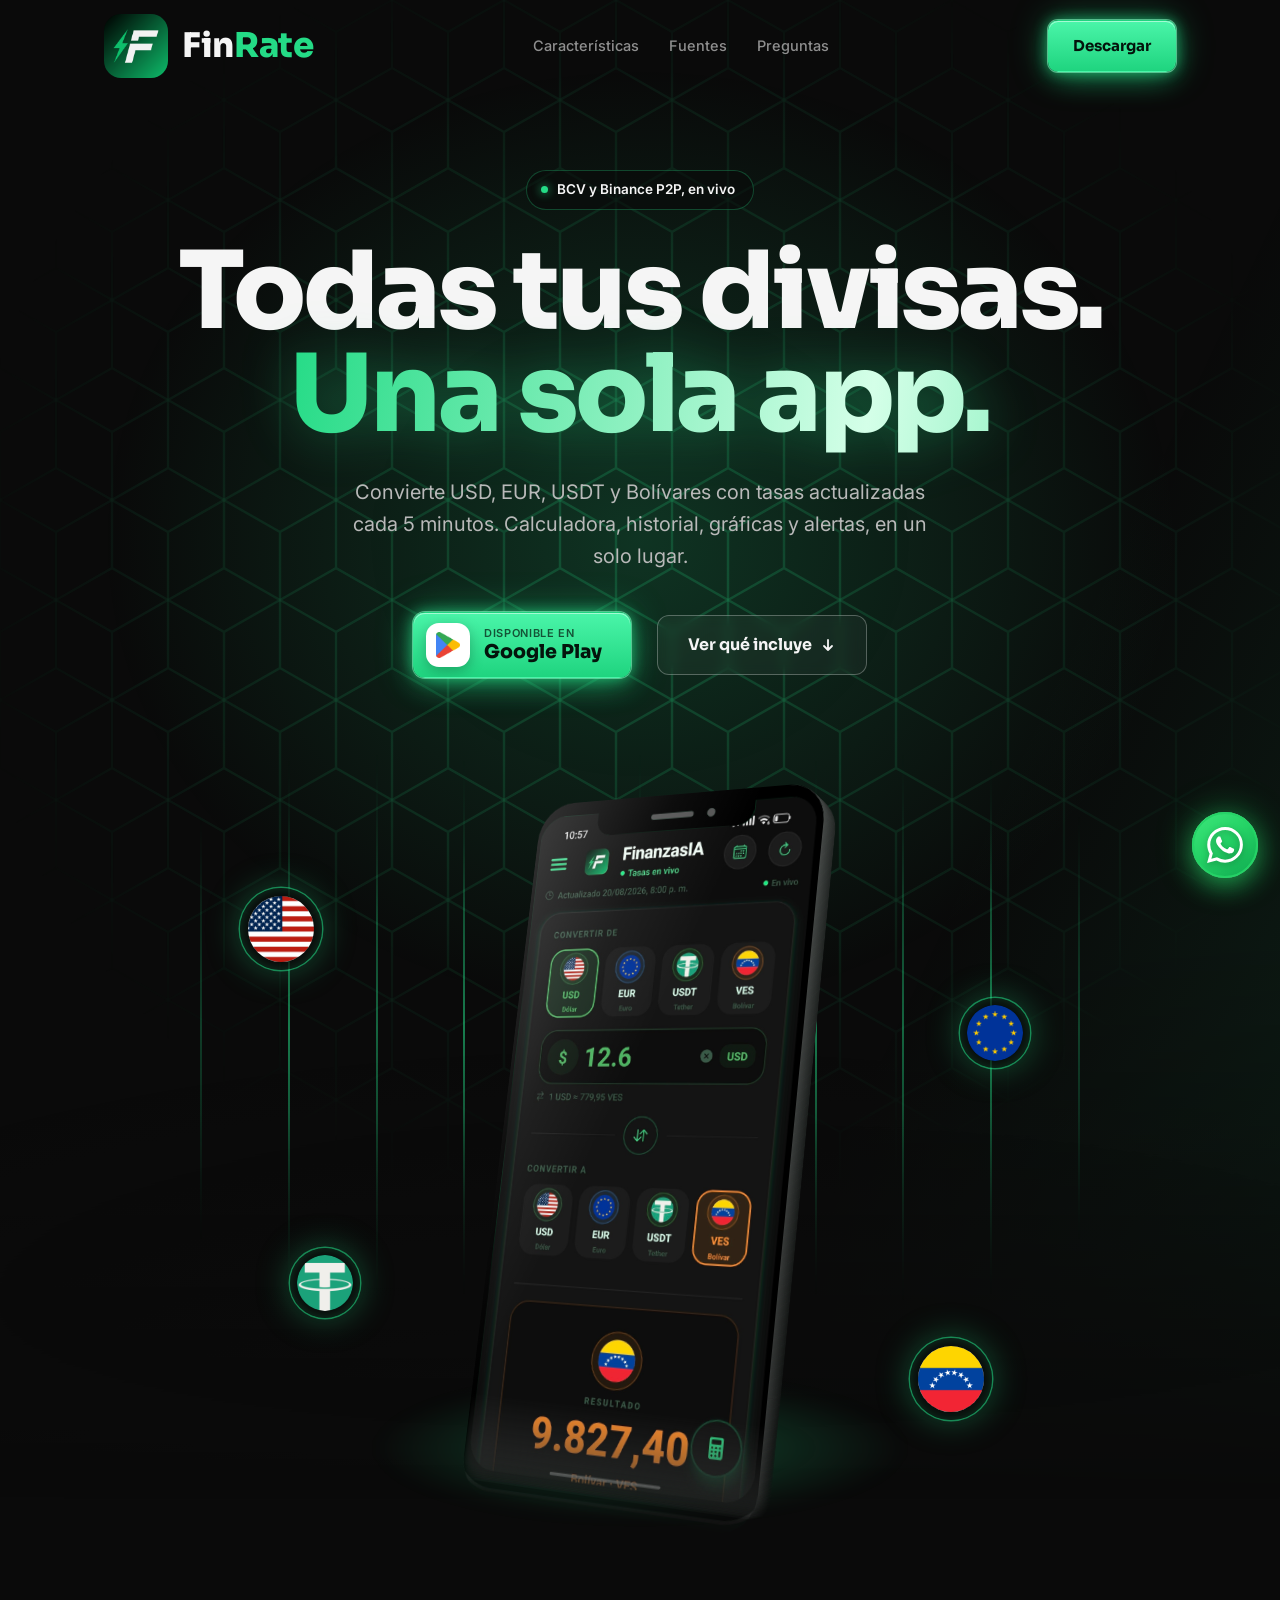
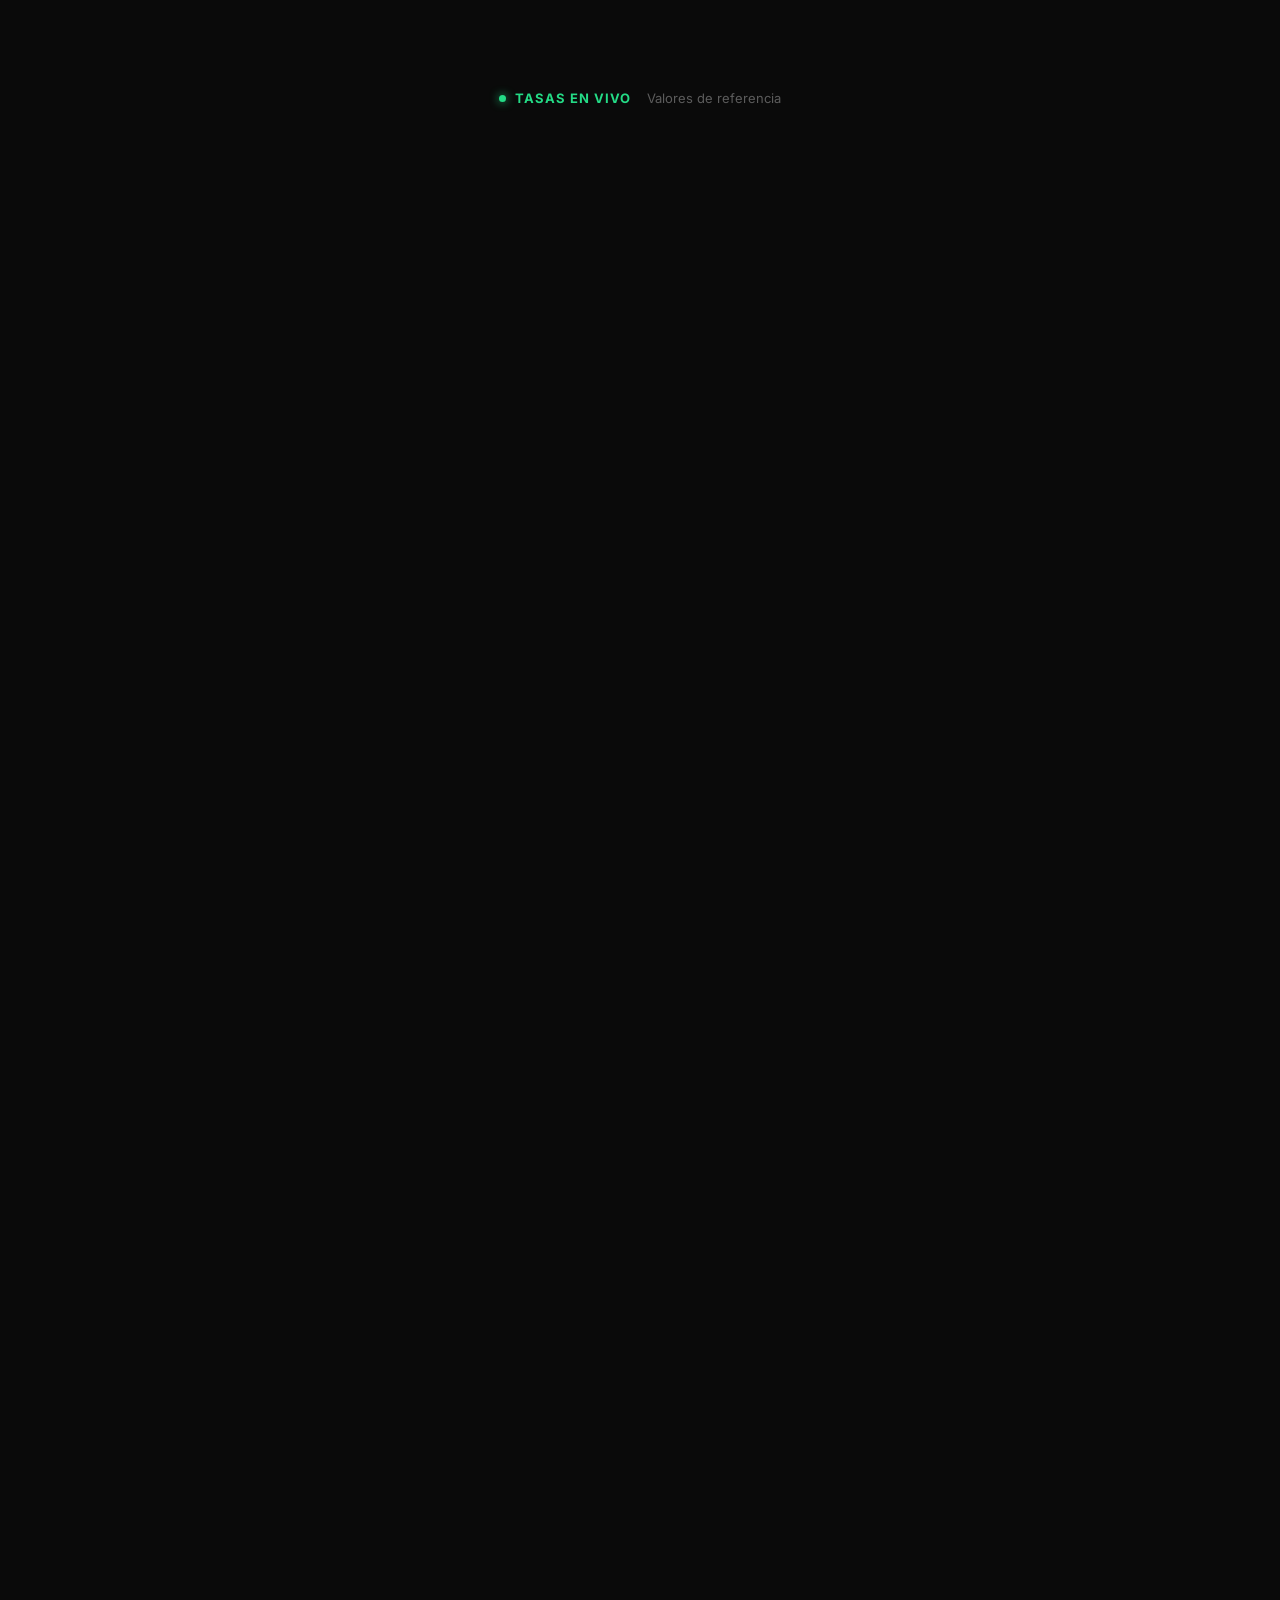
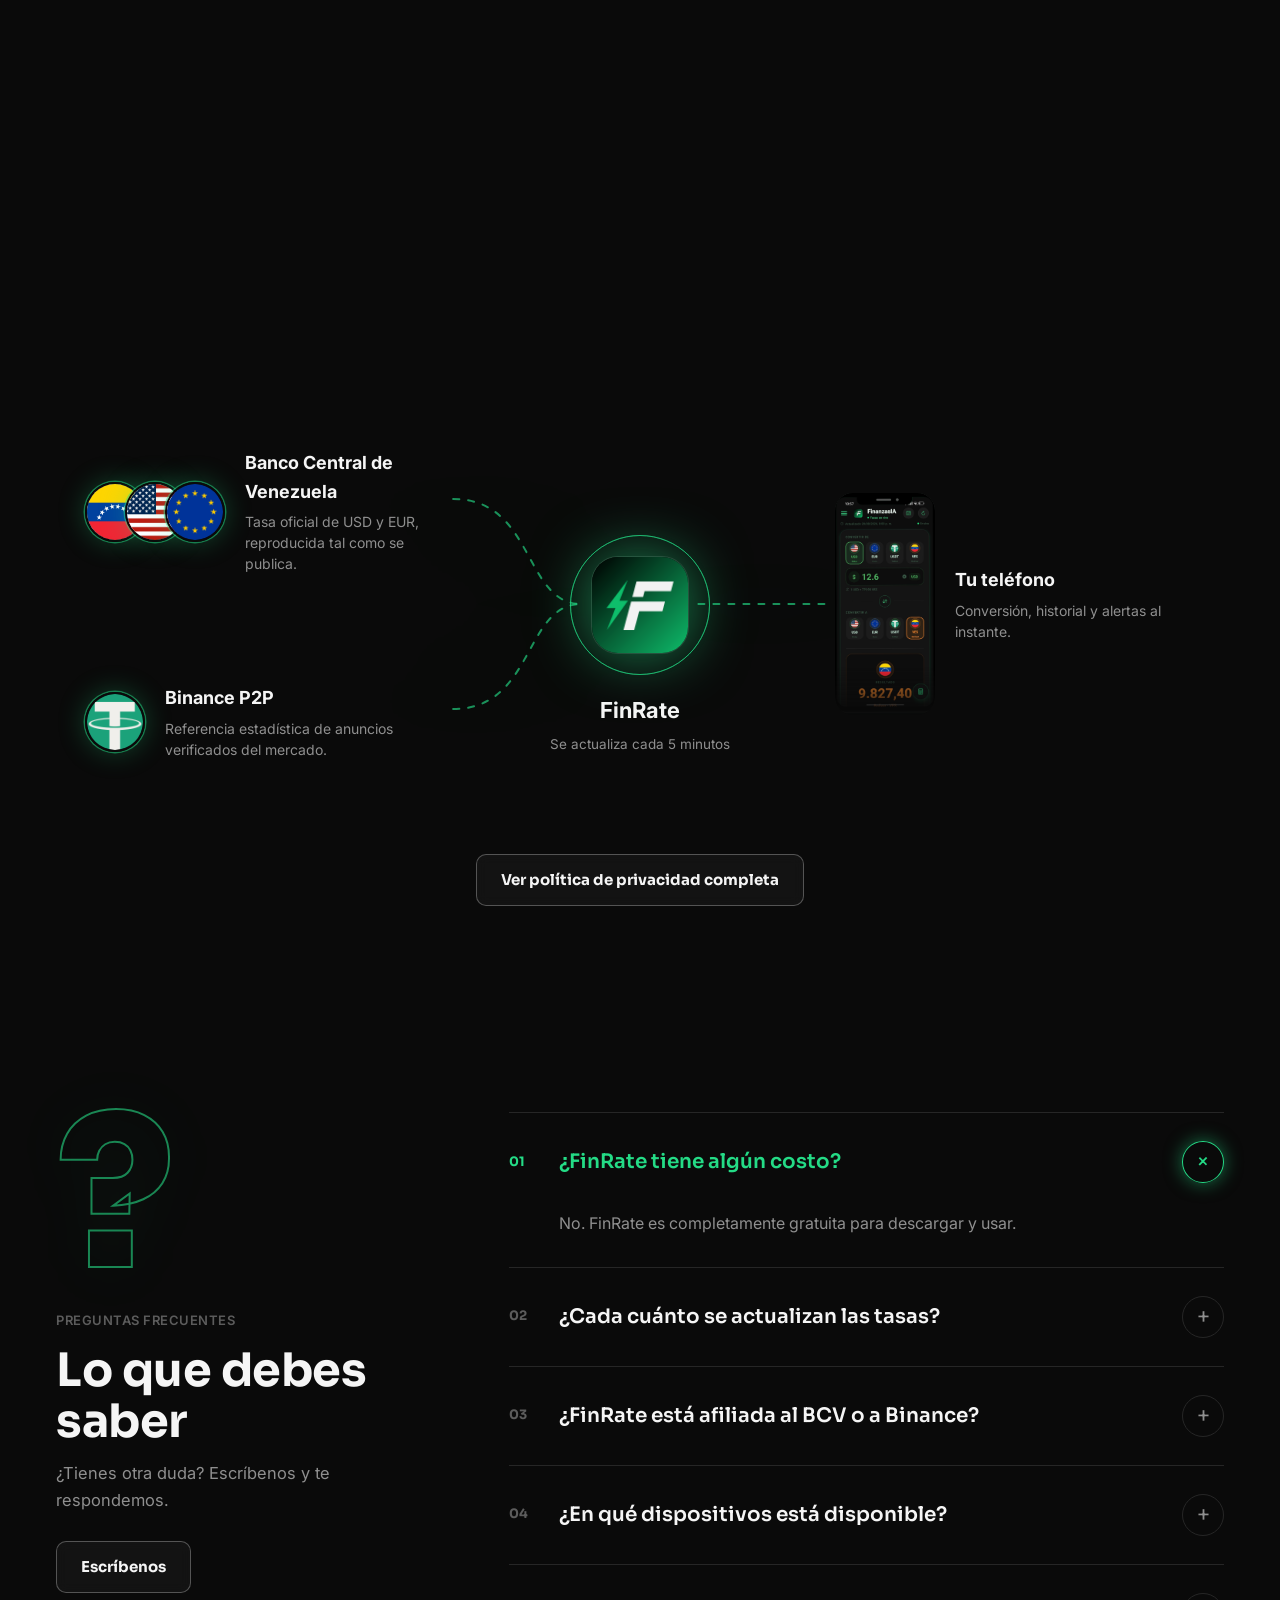
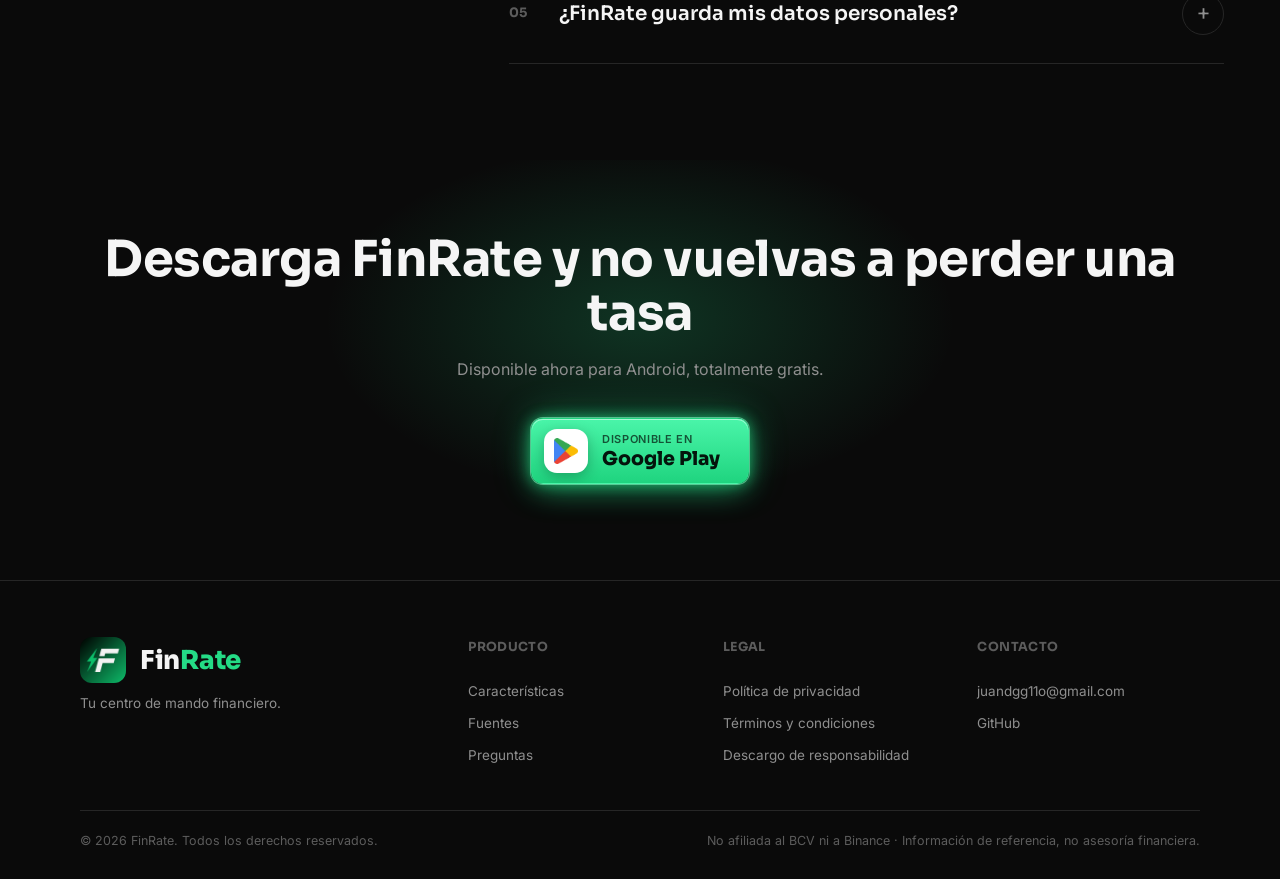
==== commit a77c1925: "Agrega imagen y etiquetas Open Graph para compartir el enlace Portada 1200x630 y etiquetas og/twitte" ====
--- a/index.html
+++ b/index.html
@@ -7,10 +7,24 @@
   <meta name="description" content="FinRate es la app para convertir USD, EUR, USDT y Bolívares con tasas del BCV y Binance P2P en tiempo real. Calculadora integrada, alertas inteligentes, historial y gráficas." />
   <meta name="theme-color" content="#0a0a0a" />
 
+  <!-- Open Graph / vista previa al compartir -->
+  <meta property="og:site_name" content="FinRate" />
+  <meta property="og:locale" content="es_VE" />
+  <meta property="og:type" content="website" />
+  <meta property="og:url" content="https://finrateve.netlify.app/" />
   <meta property="og:title" content="FinRate: todas tus divisas en una sola app" />
-  <meta property="og:description" content="Tasas BCV y Binance P2P en tiempo real, calculadora integrada, alertas inteligentes y mucho más." />
-  <meta property="og:type" content="website" />
-  <meta property="og:image" content="assets/icon.png" />
+  <meta property="og:description" content="Tasas del BCV y Binance P2P en tiempo real, calculadora, alertas, historial y gráficas. Gratis para Android." />
+  <meta property="og:image" content="https://finrateve.netlify.app/assets/og-image.jpg" />
+  <meta property="og:image:type" content="image/jpeg" />
+  <meta property="og:image:width" content="1200" />
+  <meta property="og:image:height" content="630" />
+  <meta property="og:image:alt" content="FinRate: conversor de USD, EUR, USDT y bolívares con tasas del BCV y Binance P2P" />
+
+  <meta name="twitter:card" content="summary_large_image" />
+  <meta name="twitter:title" content="FinRate: todas tus divisas en una sola app" />
+  <meta name="twitter:description" content="Tasas del BCV y Binance P2P en tiempo real, calculadora, alertas, historial y gráficas. Gratis para Android." />
+  <meta name="twitter:image" content="https://finrateve.netlify.app/assets/og-image.jpg" />
+  <meta name="twitter:image:alt" content="FinRate: conversor de USD, EUR, USDT y bolívares con tasas del BCV y Binance P2P" />
 
   <link rel="icon" type="image/png" href="assets/icon.png" />
   <link rel="apple-touch-icon" href="assets/icon.png" />
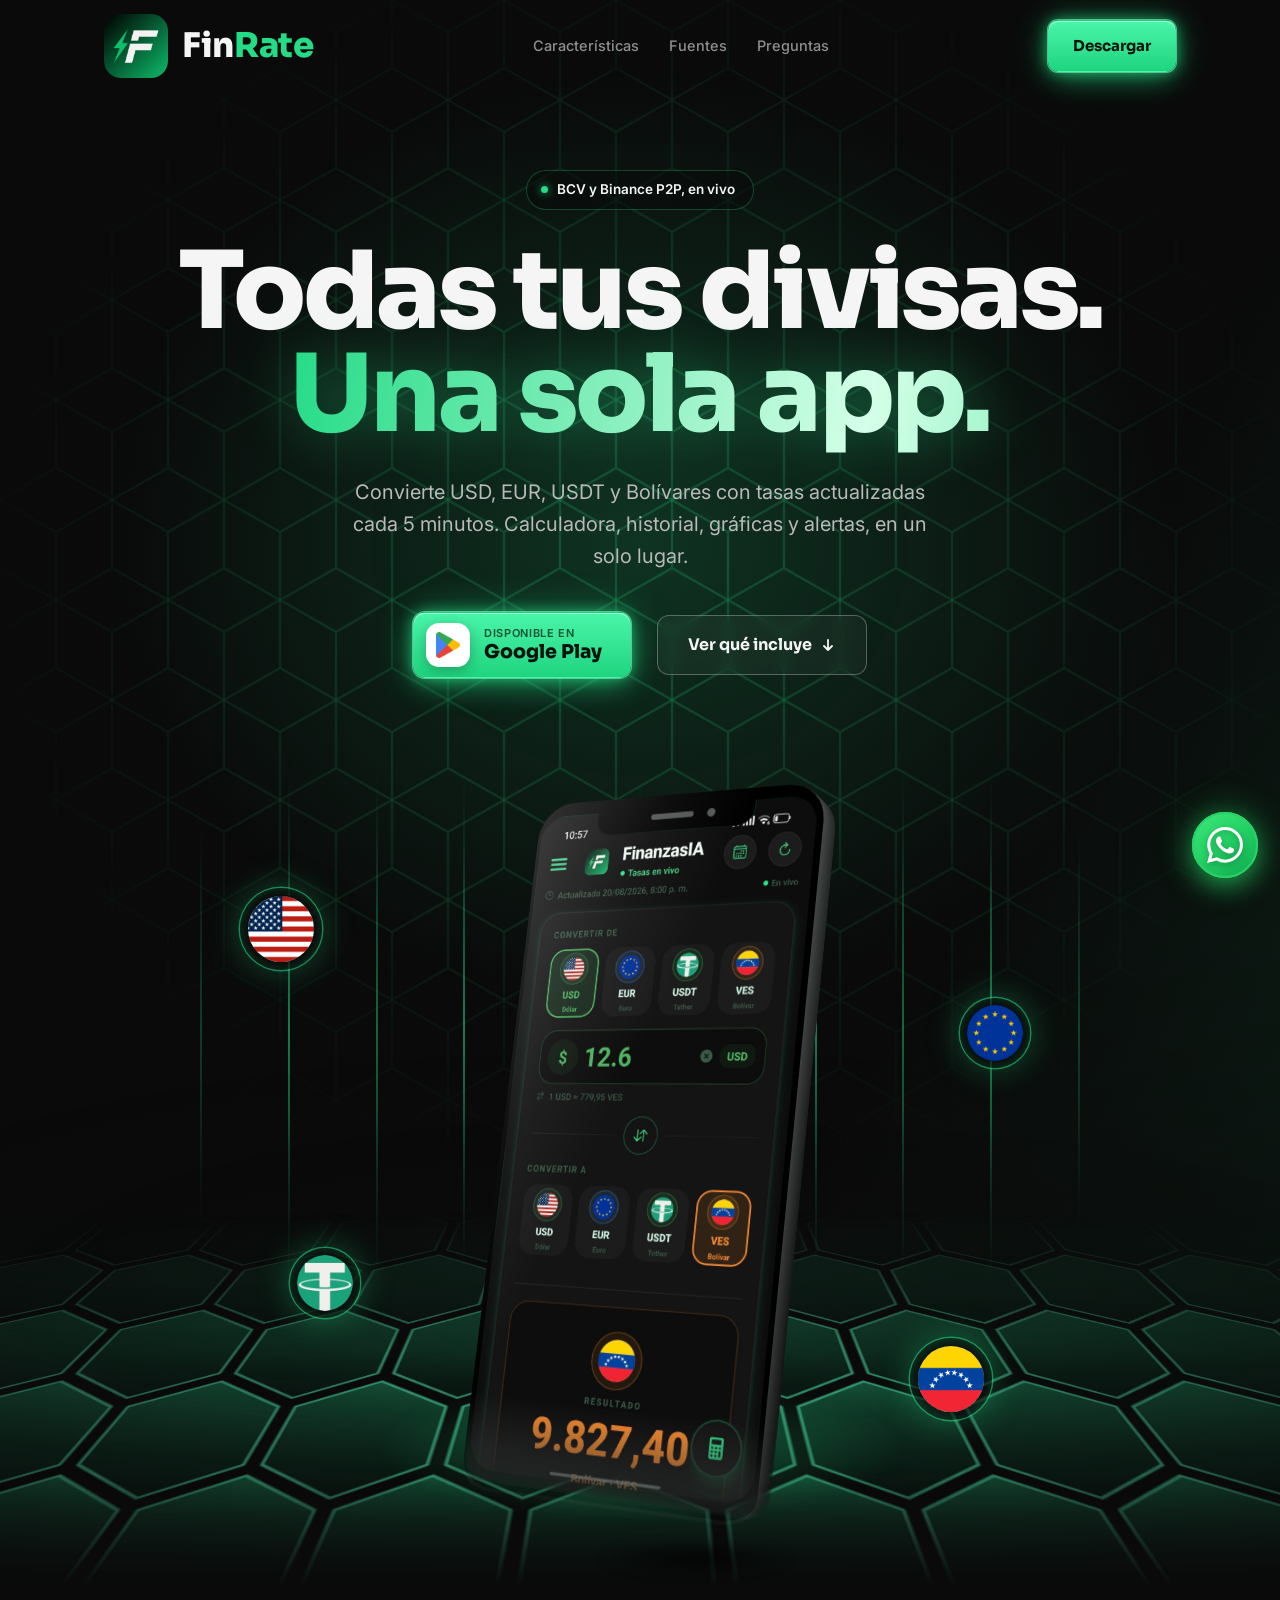
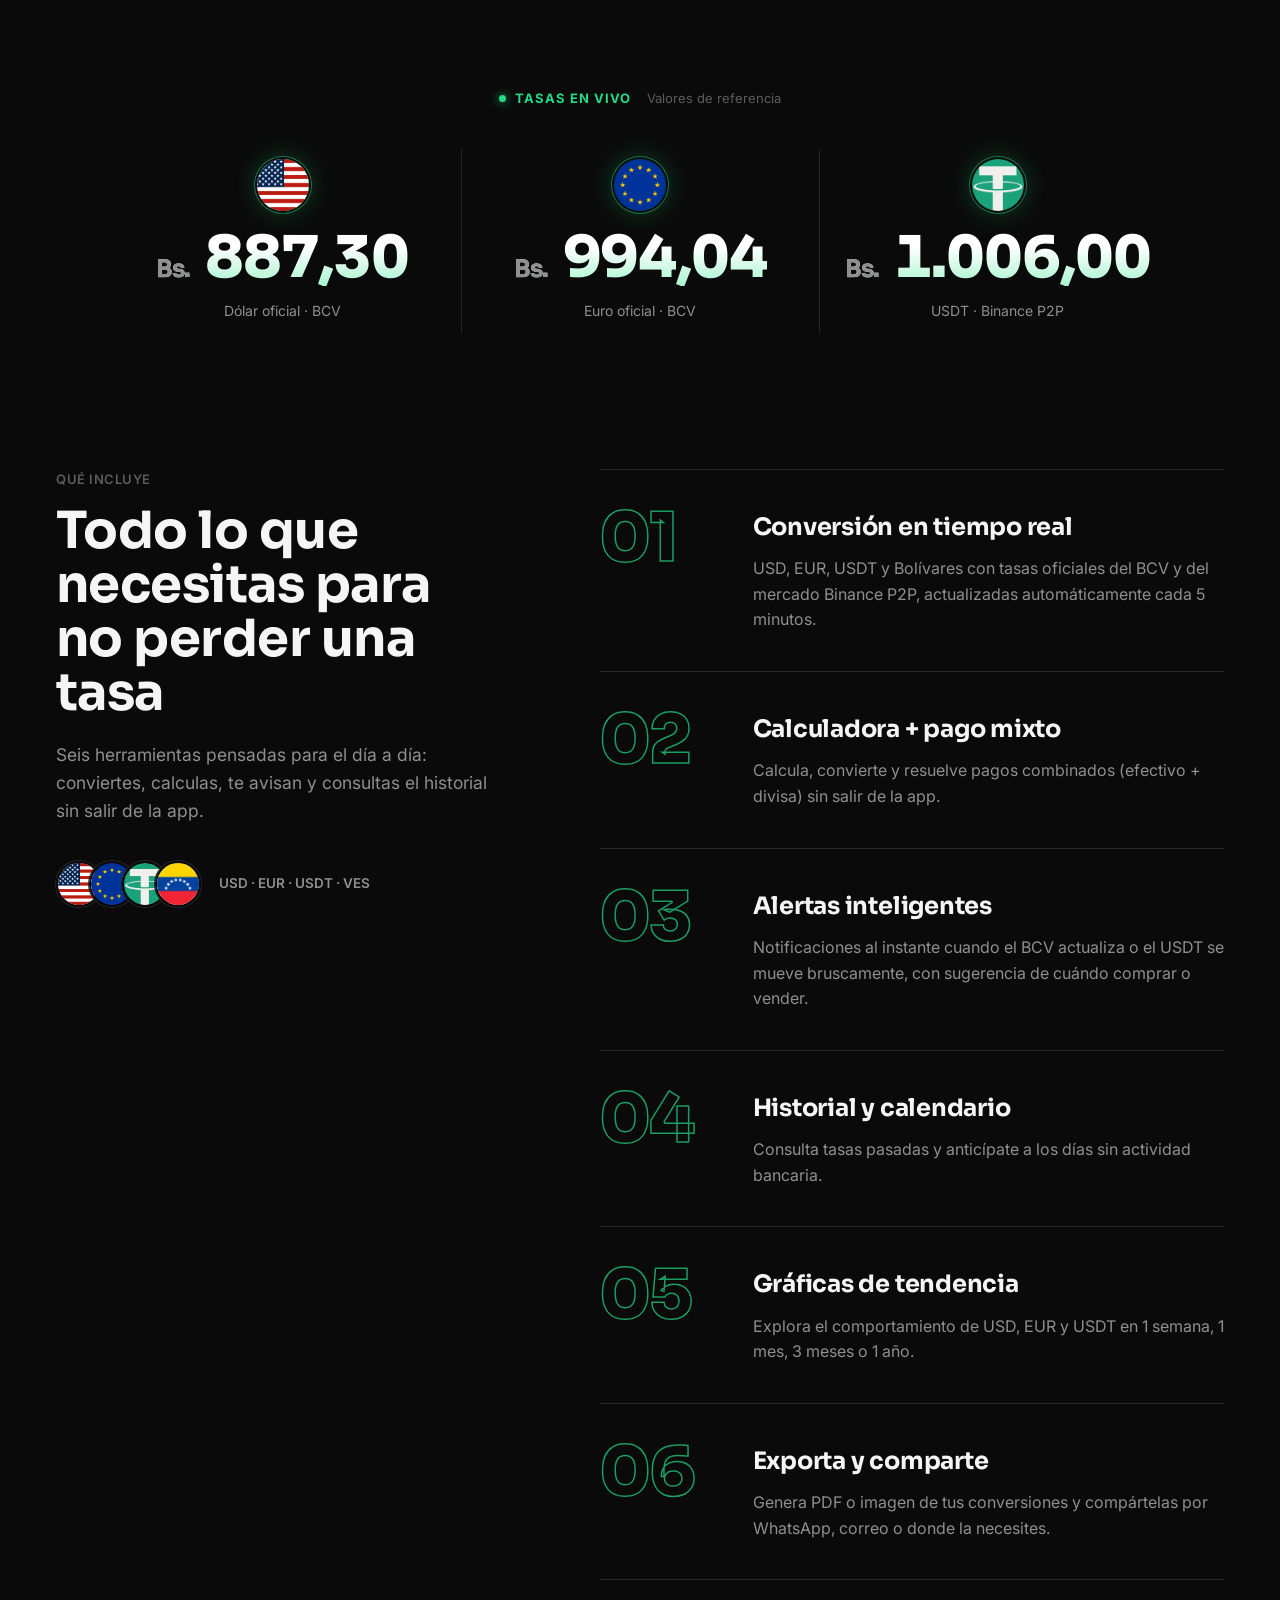
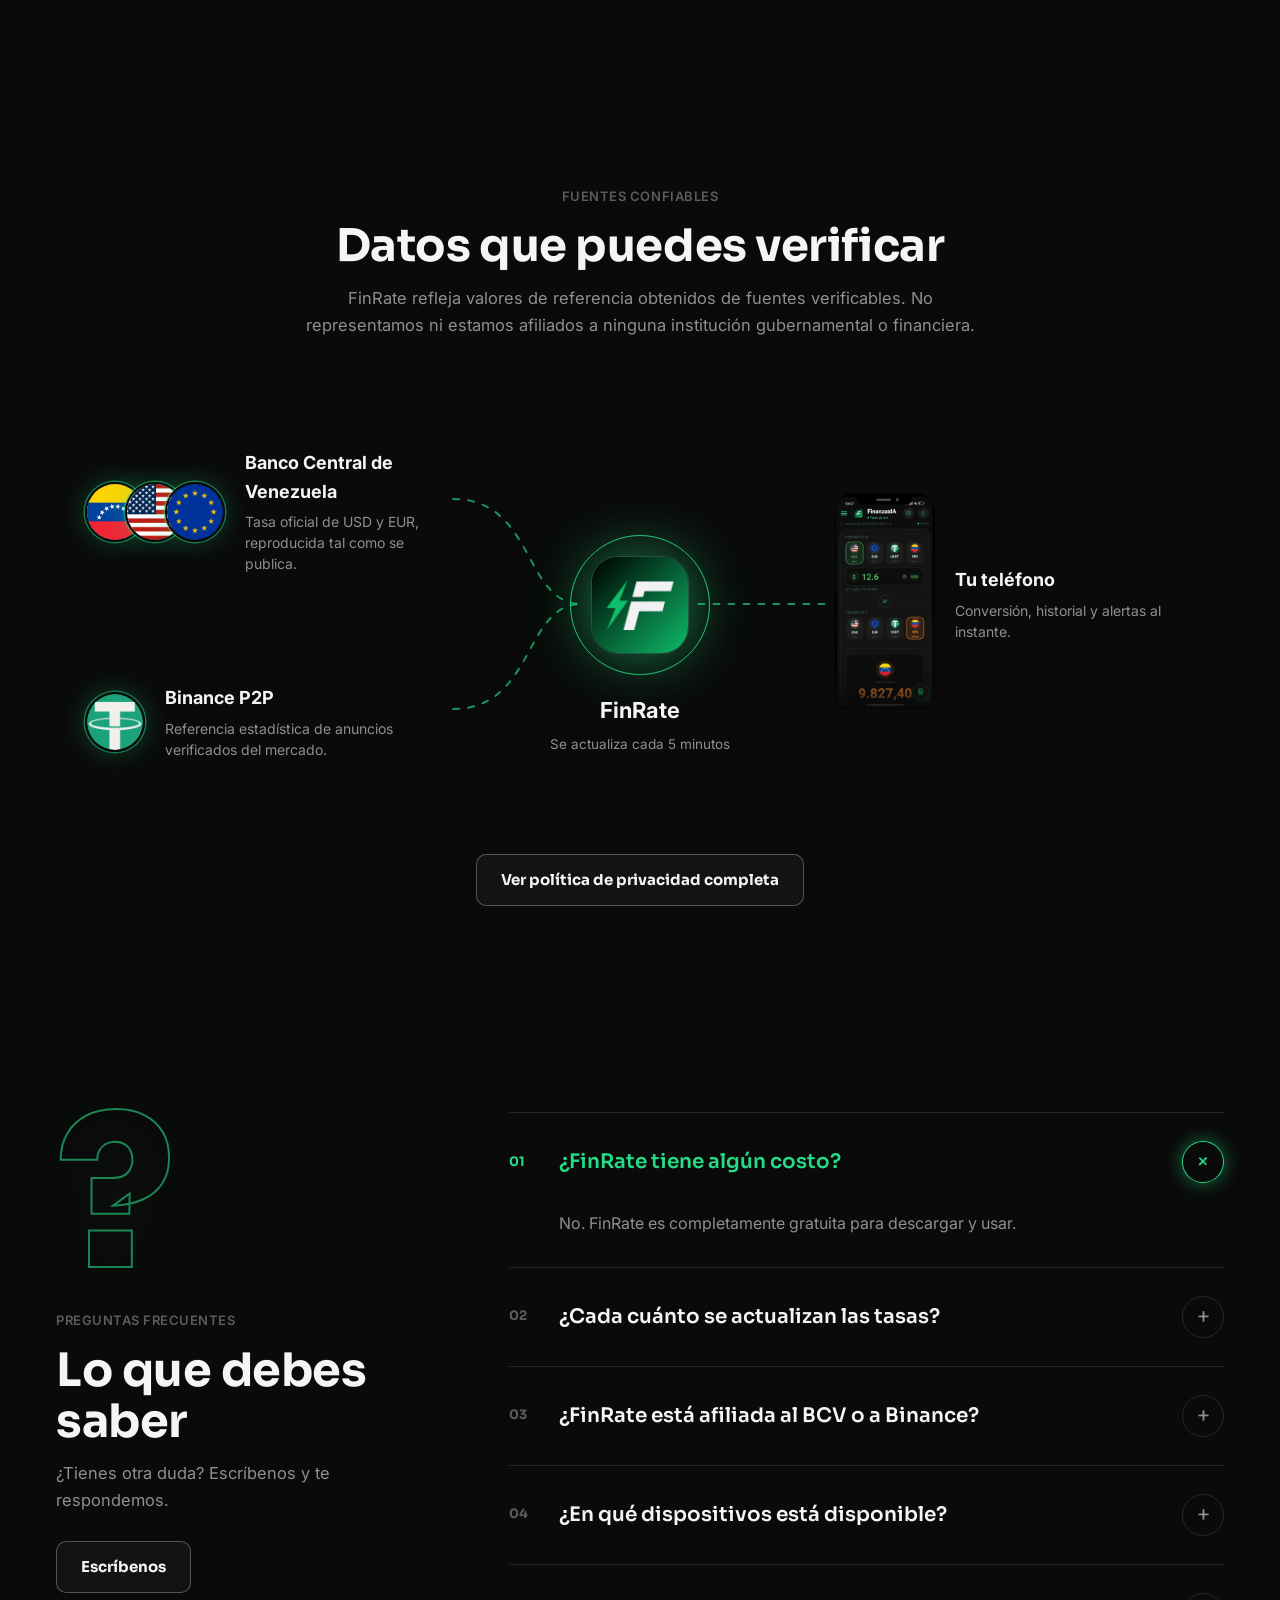
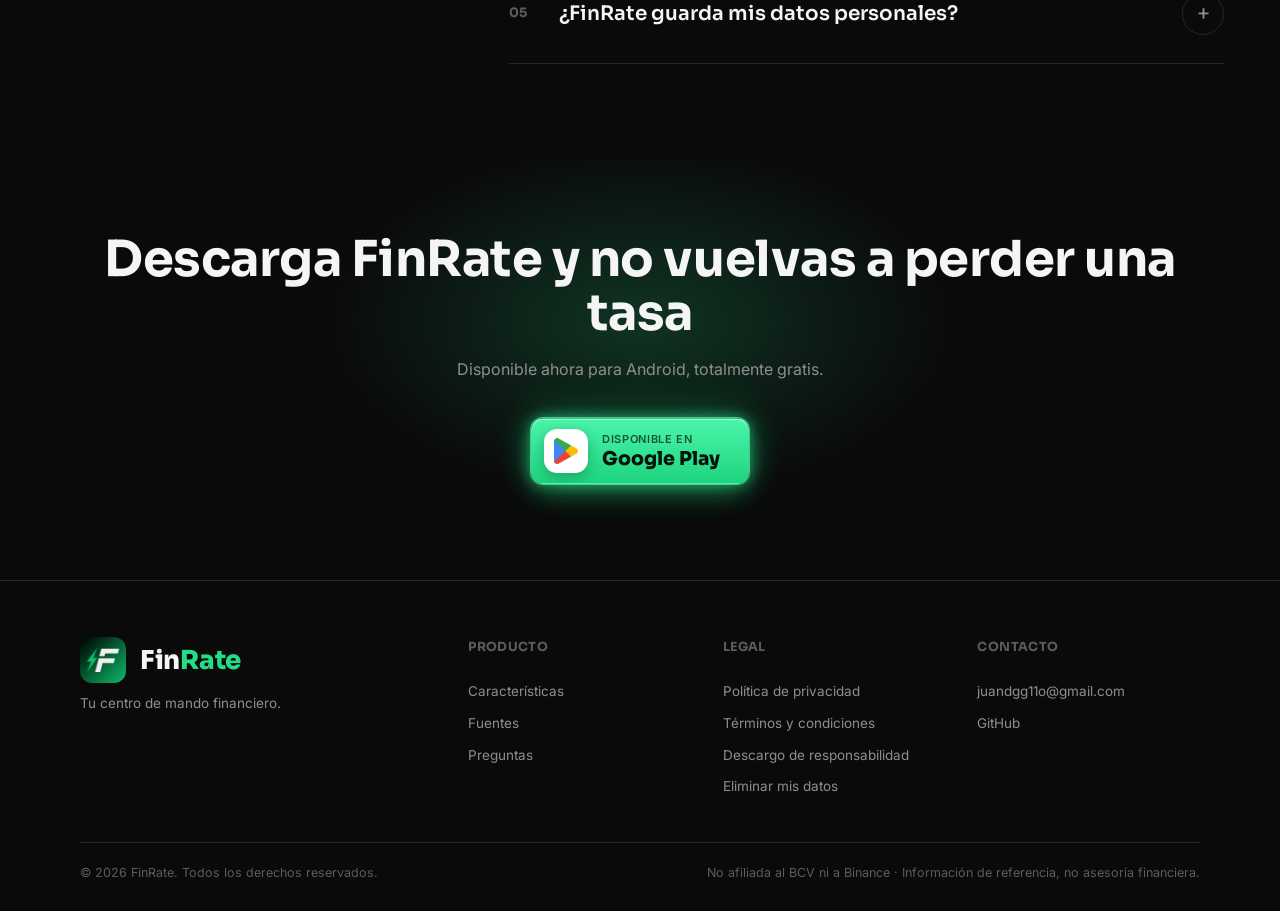
==== commit 147d3c94: "Agrega pagina para solicitar la eliminacion de datos Requerida por el formulario de seguridad de dat" ====
--- a/index.html
+++ b/index.html
@@ -318,6 +318,7 @@
         <a href="privacy.html">Política de privacidad</a>
         <a href="terms.html">Términos y condiciones</a>
         <a href="terms.html#descargo">Descargo de responsabilidad</a>
+        <a href="eliminar-datos.html">Eliminar mis datos</a>
       </div>
 
       <div class="footer-col">
